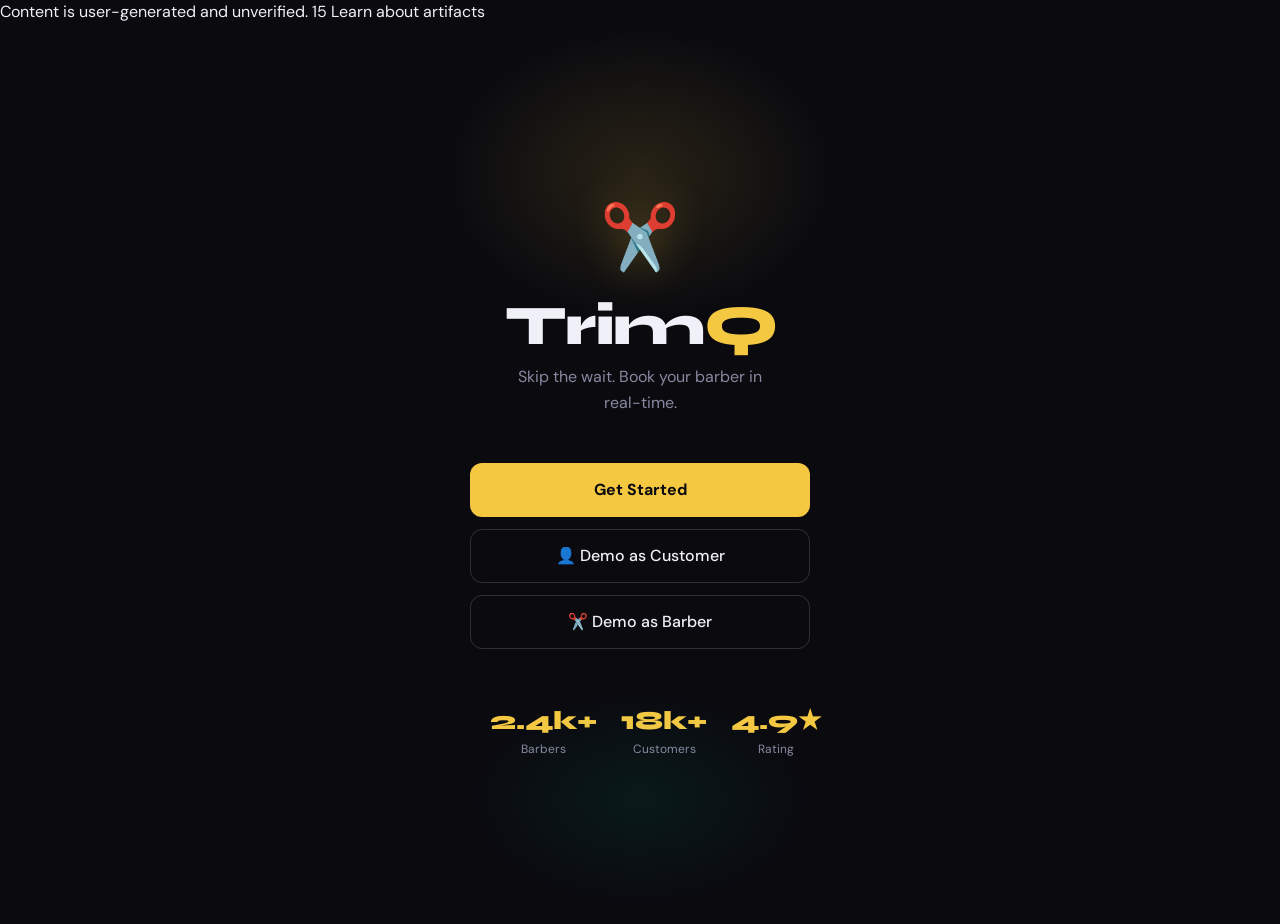
==== index.html @ 3979fe46 "Add files via upload" ====
Content is user-generated and unverified.


15
Learn about artifacts
<!DOCTYPE html>
<html lang="en">
<head>
<meta charset="UTF-8">
<meta name="viewport" content="width=device-width, initial-scale=1.0">
<title>TrimQ — Real-Time Barber Queue</title>
<link href="https://fonts.googleapis.com/css2?family=Syne:wght@400;500;600;700;800&family=DM+Sans:ital,opsz,wght@0,9..40,300;0,9..40,400;0,9..40,500;1,9..40,400&display=swap" rel="stylesheet">
<style>
  *{box-sizing:border-box;margin:0;padding:0;-webkit-tap-highlight-color:transparent}
  :root{
    --bg:#0a0a0f;--s1:#111118;--s2:#18181f;--s3:#1e1e28;--s4:#252530;
    --b1:#ffffff0d;--b2:#ffffff18;--b3:#ffffff28;--b4:#ffffff40;
    --gold:#f5c842;--gold2:#e8b820;--gdim:#f5c84222;--gbright:#ffd95a;
    --cyan:#00d4aa;--cdim:#00d4aa20;
    --pink:#ff6b9d;--pdim:#ff6b9d20;
    --txt:#f0f0f8;--txt2:#8888a0;--txt3:#44445a;
    --red:#ff4757;--rdim:#ff475720;
    --green:#2ed573;--gdim2:#2ed57320;
    --warn:#ffa502;
    --r:12px;--rl:18px;--rxl:24px;
  }
  html,body{height:100%;overflow:hidden;font-family:'DM Sans',sans-serif;background:var(--bg);color:var(--txt);font-size:16px;line-height:1.5}
  h1,h2,h3,.brand,.num{font-family:'Syne',sans-serif}

  /* SCREENS */
  #app{height:100vh;overflow:hidden;position:relative}
  .screen{display:none;height:100vh;flex-direction:column;overflow:hidden;position:absolute;inset:0;background:var(--bg)}
  .screen.active{display:flex}
  .scroll{flex:1;overflow-y:auto;overflow-x:hidden;-webkit-overflow-scrolling:touch}
  .scroll::-webkit-scrollbar{width:4px}
  .scroll::-webkit-scrollbar-track{background:transparent}
  .scroll::-webkit-scrollbar-thumb{background:var(--b3);border-radius:2px}
  .pad{padding:16px}
  .pad-b{padding-bottom:84px}

  /* NAV */
  .nav{display:flex;align-items:center;justify-content:space-between;padding:14px 18px;border-bottom:1px solid var(--b1);background:rgba(10,10,15,0.95);backdrop-filter:blur(12px);flex-shrink:0;position:relative;z-index:5}
  .nav-brand{font-size:22px;font-weight:800;letter-spacing:-0.5px;color:var(--gold)}
  .nav-brand span{color:var(--txt2)}
  .nav-back{background:none;border:none;color:var(--txt2);font-size:15px;cursor:pointer;padding:6px 0;font-family:'DM Sans',sans-serif;display:flex;align-items:center;gap:6px}

  /* BOTTOM TABS */
  .tabs{display:flex;border-top:1px solid var(--b1);background:rgba(10,10,15,0.98);flex-shrink:0;padding-bottom:env(safe-area-inset-bottom,0px)}
  .tab{flex:1;display:flex;flex-direction:column;align-items:center;gap:3px;padding:10px 4px;cursor:pointer;color:var(--txt2);font-size:11px;border:none;background:none;font-family:'DM Sans',sans-serif;transition:color .2s}
  .tab.on{color:var(--gold)}
  .tab-ico{font-size:20px;line-height:1}

  /* BUTTONS */
  .btn{display:inline-flex;align-items:center;justify-content:center;gap:8px;padding:13px 24px;border-radius:var(--r);border:none;cursor:pointer;font-family:'DM Sans',sans-serif;font-size:15px;font-weight:500;transition:all .18s;text-decoration:none;line-height:1;-webkit-appearance:none}
  .btn:active{transform:scale(0.97)}
  .btn-gold{background:var(--gold);color:#0a0a0f;font-weight:700;box-shadow:0 0 0 0 var(--gdim)}
  .btn-gold:hover{background:var(--gbright)}
  .btn-outline{background:transparent;color:var(--txt);border:1px solid var(--b3)}
  .btn-outline:hover{background:var(--s3);border-color:var(--gold)}
  .btn-red{background:var(--rdim);color:var(--red);border:1px solid #ff475730}
  .btn-green{background:var(--gdim2);color:var(--green);border:1px solid #2ed57330}
  .btn-ghost{background:none;border:none;color:var(--txt2);padding:6px 10px;font-size:14px;cursor:pointer;font-family:'DM Sans',sans-serif}
  .btn-sm{padding:7px 14px;font-size:13px;border-radius:9px}
  .btn-full{width:100%}

  /* INPUTS */
  .inp{background:var(--s3);border:1.5px solid var(--b2);border-radius:var(--r);color:var(--txt);padding:13px 16px;font-size:15px;font-family:'DM Sans',sans-serif;width:100%;outline:none;transition:border-color .2s;-webkit-appearance:none}
  .inp:focus{border-color:var(--gold)}
  .inp::placeholder{color:var(--txt3)}
  select.inp{cursor:pointer}
  label{font-size:13px;color:var(--txt2);margin-bottom:6px;display:block;font-weight:500}

  /* CARDS */
  .card{background:var(--s2);border:1px solid var(--b1);border-radius:var(--rl)}
  .card-p{padding:16px}
  .glass{background:rgba(255,255,255,0.04);border:1px solid var(--b2);border-radius:var(--rl)}

  /* TAGS */
  .tag{display:inline-flex;align-items:center;padding:4px 11px;border-radius:50px;font-size:12px;font-weight:500;white-space:nowrap}
  .tg{background:var(--gdim);color:var(--gold);border:1px solid var(--gdim)}
  .tgreen{background:var(--gdim2);color:var(--green)}
  .tred{background:var(--rdim);color:var(--red)}
  .tblue{background:#00d4ff18;color:#00d4ff}
  .tgray{background:var(--s3);border:1px solid var(--b2);color:var(--txt2)}

  /* STAT CARD */
  .stat{background:var(--s2);border:1px solid var(--b1);border-radius:var(--rl);padding:18px 14px}
  .stat-n{font-size:30px;font-weight:800;font-family:'Syne',sans-serif}
  .stat-l{font-size:12px;color:var(--txt2);margin-top:3px}

  /* OTP */
  .otp-wrap{display:flex;gap:10px;justify-content:center}
  .otp-box{width:56px;height:64px;text-align:center;font-size:26px;font-weight:700;font-family:'Syne',sans-serif;background:var(--s3);border:2px solid var(--b2);border-radius:var(--r);color:var(--txt);outline:none;transition:border-color .2s;-webkit-appearance:none}
  .otp-box:focus{border-color:var(--gold)}

  /* QUEUE ITEMS */
  .qi{display:flex;align-items:center;gap:12px;padding:14px;background:var(--s2);border:1px solid var(--b1);border-radius:var(--r);margin-bottom:8px;transition:all .25s}
  .qi.cur{border-color:var(--gold);background:var(--gdim)}
  .qi.nxt{border-color:var(--cyan);background:var(--cdim)}
  .qi-num{font-family:'Syne',sans-serif;font-size:18px;font-weight:800;min-width:44px;height:44px;display:flex;align-items:center;justify-content:center;border-radius:10px}

  /* SERVICE CHIP */
  .svc-chip{background:var(--s3);border:1.5px solid var(--b2);border-radius:var(--r);padding:12px;cursor:pointer;transition:all .2s;text-align:center}
  .svc-chip.sel{background:var(--gdim);border-color:var(--gold)}
  .svc-price{color:var(--gold);font-weight:600;font-size:13px;margin-top:2px}

  /* SHOP CARD */
  .shop-card{background:var(--s2);border:1px solid var(--b1);border-radius:var(--rl);padding:16px;margin-bottom:12px;cursor:pointer;transition:all .2s}
  .shop-card:hover{border-color:var(--b3);transform:translateY(-1px)}
  .shop-card:active{transform:scale(0.99)}

  /* MODAL */
  .overlay{display:none;position:fixed;inset:0;background:rgba(0,0,0,.75);z-index:100;align-items:center;justify-content:center;padding:20px}
  .overlay.open{display:flex}
  .modal{background:var(--s1);border:1px solid var(--b2);border-radius:var(--rxl);padding:24px;width:100%;max-width:400px;max-height:88vh;overflow-y:auto;animation:slideUp .25s ease}

  /* TOAST */
  #toast{position:fixed;bottom:90px;left:50%;transform:translateX(-50%);background:var(--s1);border:1px solid var(--b3);border-radius:var(--r);padding:12px 20px;display:flex;align-items:center;gap:10px;font-size:14px;z-index:200;opacity:0;transition:opacity .25s;pointer-events:none;white-space:nowrap;box-shadow:0 8px 32px #0008}
  #toast.show{opacity:1}

  /* PROGRESS BAR */
  .pbar{height:6px;background:var(--s3);border-radius:3px;overflow:hidden;margin-top:8px}
  .pfill{height:100%;background:var(--gold);border-radius:3px;transition:width 1.2s ease}

  /* ANIMATIONS */
  @keyframes slideUp{from{transform:translateY(24px);opacity:0}to{transform:translateY(0);opacity:1}}
  @keyframes pulse{0%,100%{opacity:1}50%{opacity:.45}}
  @keyframes spin{to{transform:rotate(360deg)}}
  @keyframes fadeIn{from{opacity:0}to{opacity:1}}
  .pulse{animation:pulse 2s infinite}
  .fadein{animation:fadeIn .3s ease}

  /* AVATAR */
  .av{border-radius:50%;display:flex;align-items:center;justify-content:center;font-family:'Syne',sans-serif;font-weight:800;flex-shrink:0}

  /* HERO GLOW */
  .glow-gold{position:absolute;top:0;left:50%;transform:translateX(-50%);width:400px;height:300px;background:radial-gradient(ellipse,rgba(245,200,66,.13) 0%,transparent 70%);pointer-events:none}
  .glow-cyan{position:absolute;bottom:0;left:50%;transform:translateX(-50%);width:400px;height:250px;background:radial-gradient(ellipse,rgba(0,212,170,.08) 0%,transparent 60%);pointer-events:none}

  /* STARS */
  .stars{display:flex;gap:2px;color:var(--gold);font-size:14px}

  /* DIVIDER */
  .div{height:1px;background:var(--b1);margin:16px 0}

  /* PROFILE ROWS */
  .prow{display:flex;align-items:center;gap:12px;padding:14px;background:var(--s2);border:1px solid var(--b1);border-radius:var(--r);margin-bottom:8px}
  .prow-ico{font-size:20px;width:36px;text-align:center}
  .prow-val{font-weight:500;font-size:14px}
  .prow-lab{font-size:12px;color:var(--txt2)}

  /* ANALYTICS BAR */
  .abar-wrap{display:flex;align-items:flex-end;gap:5px;height:80px}
  .abar{flex:1;border-radius:4px 4px 0 0;background:var(--gold);transition:height 1.2s ease;opacity:.65;min-height:4px}
  .abar.hi{opacity:1}
  .abar-label{font-size:10px;color:var(--txt2);text-align:center;margin-top:4px}

  /* NOTIFICATION BANNER */
  .notif{background:linear-gradient(135deg,var(--gdim) 0%,rgba(0,212,170,.12) 100%);border:1px solid var(--gold);border-radius:var(--r);padding:12px 16px;display:flex;align-items:center;gap:10px;margin-bottom:12px;animation:slideUp .3s ease}

  /* LOADING SPINNER */
  .spinner{width:20px;height:20px;border:2px solid var(--b2);border-top-color:var(--gold);border-radius:50%;animation:spin .7s linear infinite;display:inline-block}

  /* RATING STARS interactive */
  .star-btn{background:none;border:none;cursor:pointer;font-size:28px;padding:4px;transition:transform .15s}
  .star-btn:hover{transform:scale(1.2)}

  @media(max-width:380px){
    .otp-box{width:48px;height:56px;font-size:22px}
    .stat-n{font-size:24px}
  }
</style>
</head>
<body>
<div id="app">

<!-- ═══════════════ LANDING ═══════════════ -->
<div class="screen active" id="s-land">
  <div class="scroll" style="display:flex;flex-direction:column;align-items:center;justify-content:center;min-height:100%;padding:40px 24px;text-align:center;position:relative;overflow:hidden">
    <div class="glow-gold"></div>
    <div class="glow-cyan"></div>
    <div style="font-size:64px;margin-bottom:12px;filter:drop-shadow(0 0 20px rgba(245,200,66,.3))">✂️</div>
    <div style="font-size:56px;font-weight:800;letter-spacing:-2px;line-height:1;margin-bottom:10px;font-family:'Syne',sans-serif">Trim<span style="color:var(--gold)">Q</span></div>
    <p style="color:var(--txt2);font-size:16px;max-width:260px;line-height:1.6;margin-bottom:48px">Skip the wait. Book your barber in real-time.</p>
    <div style="width:100%;max-width:340px;display:flex;flex-direction:column;gap:12px">
      <button class="btn btn-gold btn-full" style="height:54px;font-size:16px" onclick="go('s-auth')">Get Started</button>
      <button class="btn btn-outline btn-full" style="height:54px;font-size:16px" onclick="demoAs('customer')">👤 Demo as Customer</button>
      <button class="btn btn-outline btn-full" style="height:54px;font-size:16px" onclick="demoAs('barber')">✂️ Demo as Barber</button>
    </div>
    <div style="margin-top:52px;display:grid;grid-template-columns:1fr 1fr 1fr;gap:24px;width:100%;max-width:300px">
      <div><div style="font-size:26px;font-weight:800;color:var(--gold);font-family:'Syne',sans-serif">2.4k+</div><div style="font-size:12px;color:var(--txt2)">Barbers</div></div>
      <div><div style="font-size:26px;font-weight:800;color:var(--gold);font-family:'Syne',sans-serif">18k+</div><div style="font-size:12px;color:var(--txt2)">Customers</div></div>
      <div><div style="font-size:26px;font-weight:800;color:var(--gold);font-family:'Syne',sans-serif">4.9★</div><div style="font-size:12px;color:var(--txt2)">Rating</div></div>
    </div>
  </div>
</div>

<!-- ═══════════════ AUTH ═══════════════ -->
<div class="screen" id="s-auth">
  <div class="nav"><button class="nav-back" onclick="go('s-land')">← Back</button><span></span><span></span></div>
  <div class="scroll" style="display:flex;flex-direction:column;justify-content:center;padding:32px 24px">
    <div style="max-width:360px;width:100%;margin:0 auto">
      <div id="auth-p1">
        <div style="font-size:28px;font-weight:800;font-family:'Syne',sans-serif;margin-bottom:8px">Enter your phone</div>
        <p style="color:var(--txt2);margin-bottom:32px;font-size:14px">We'll send a one-time verification code</p>
        <label>Phone Number</label>
        <div style="display:flex;gap:8px;margin-bottom:24px">
          <select class="inp" style="width:88px">
            <option>+91</option><option>+1</option><option>+44</option><option>+971</option>
          </select>
          <input class="inp" id="ph" type="tel" placeholder="98765 43210" style="flex:1">
        </div>
        <button class="btn btn-gold btn-full" style="height:52px" onclick="sendOtp()">Send OTP</button>
      </div>
      <div id="auth-p2" style="display:none">
        <div style="font-size:28px;font-weight:800;font-family:'Syne',sans-serif;margin-bottom:8px">Verify OTP</div>
        <p style="color:var(--txt2);margin-bottom:8px;font-size:14px">Code sent to <strong id="ph-show" style="color:var(--txt)"></strong></p>
        <div style="background:var(--gdim);border:1px solid var(--gold);border-radius:var(--r);padding:10px 14px;font-size:13px;color:var(--gold);margin-bottom:24px">Use code <strong>1234</strong> to continue</div>
        <div class="otp-wrap" id="otp-row">
          <input class="otp-box" maxlength="1" id="o0" oninput="otpFwd(this,0)" onkeydown="otpBack(this,0,event)">
          <input class="otp-box" maxlength="1" id="o1" oninput="otpFwd(this,1)" onkeydown="otpBack(this,1,event)">
          <input class="otp-box" maxlength="1" id="o2" oninput="otpFwd(this,2)" onkeydown="otpBack(this,2,event)">
          <input class="otp-box" maxlength="1" id="o3" oninput="otpFwd(this,3)" onkeydown="otpBack(this,3,event)">
        </div>
        <button class="btn btn-gold btn-full" style="height:52px;margin-top:24px" onclick="verifyOtp()">Verify &amp; Continue</button>
        <button class="btn btn-ghost btn-full" style="margin-top:8px" onclick="showEl('auth-p1');hideEl('auth-p2')">← Change Number</button>
      </div>
    </div>
  </div>
</div>

<!-- ═══════════════ ROLE ═══════════════ -->
<div class="screen" id="s-role">
  <div class="nav"><button class="nav-back" onclick="go('s-auth')">← Back</button><span></span><span></span></div>
  <div class="scroll" style="display:flex;flex-direction:column;justify-content:center;padding:32px 24px">
    <div style="max-width:360px;width:100%;margin:0 auto">
      <div style="font-size:28px;font-weight:800;font-family:'Syne',sans-serif;margin-bottom:6px">Who are you?</div>
      <p style="color:var(--txt2);margin-bottom:36px;font-size:14px">Choose how you'd like to use TrimQ</p>
      <div style="display:flex;flex-direction:column;gap:14px">
        <div class="glass" style="padding:24px;cursor:pointer;transition:all .2s;border:2px solid transparent" onclick="demoAs('customer')" onmouseenter="this.style.borderColor='var(--gold)'" onmouseleave="this.style.borderColor='transparent'">
          <div style="font-size:44px;margin-bottom:10px">👤</div>
          <div style="font-size:20px;font-weight:700;font-family:'Syne',sans-serif;margin-bottom:6px">Customer</div>
          <p style="color:var(--txt2);font-size:14px;line-height:1.5">Find nearby barbers, join queues remotely, and track your turn live.</p>
        </div>
        <div class="glass" style="padding:24px;cursor:pointer;transition:all .2s;border:2px solid transparent" onclick="demoAs('barber')" onmouseenter="this.style.borderColor='var(--cyan)'" onmouseleave="this.style.borderColor='transparent'">
          <div style="font-size:44px;margin-bottom:10px">✂️</div>
          <div style="font-size:20px;font-weight:700;font-family:'Syne',sans-serif;margin-bottom:6px">Barber / Shop Owner</div>
          <p style="color:var(--txt2);font-size:14px;line-height:1.5">Manage your live queue, track customers, and grow your business.</p>
        </div>
      </div>
    </div>
  </div>
</div>

<!-- ═══════════════ CUSTOMER DASHBOARD ═══════════════ -->
<div class="screen" id="s-cust">
  <div class="nav">
    <div class="nav-brand">Trim<span>Q</span></div>
    <div style="display:flex;align-items:center;gap:10px">
      <span style="font-size:13px;color:var(--txt2)">📍 Lucknow</span>
      <div class="av" style="width:36px;height:36px;background:var(--gdim);border:2px solid var(--gold);color:var(--gold);font-size:14px;cursor:pointer" onclick="openProfile()">A</div>
    </div>
  </div>
  <div class="scroll pad pad-b" id="cust-home">
    <div style="padding:8px 0 18px">
      <div style="font-size:22px;font-weight:800;font-family:'Syne',sans-serif;margin-bottom:2px">Find a Barber 🔍</div>
      <div style="color:var(--txt2);font-size:13px">Showing shops near Hazratganj</div>
    </div>
    <input class="inp" placeholder="Search barber shops..." style="margin-bottom:16px">
    <div style="display:flex;gap:8px;overflow-x:auto;padding-bottom:4px;margin-bottom:18px">
      <span class="tag tg" style="cursor:pointer">All</span>
      <span class="tag tgray" style="cursor:pointer">⭐ Top Rated</span>
      <span class="tag tgray" style="cursor:pointer">📍 Nearby</span>
      <span class="tag tgray" style="cursor:pointer">⚡ Open Now</span>
    </div>
    <div id="shop-list"></div>
  </div>
  <div class="scroll pad pad-b fadein" id="cust-queue" style="display:none">
    <div style="font-size:22px;font-weight:800;font-family:'Syne',sans-serif;padding:8px 0 18px">My Queue Status</div>
    <div id="my-q"></div>
  </div>
  <div class="tabs" id="c-tabs">
    <button class="tab on" onclick="cTab('home',this)"><span class="tab-ico">🏠</span>Home</button>
    <button class="tab" onclick="cTab('queue',this)"><span class="tab-ico">🎫</span>My Queue</button>
    <button class="tab" onclick="openProfile()"><span class="tab-ico">👤</span>Profile</button>
  </div>
</div>

<!-- ═══════════════ SHOP DETAIL ═══════════════ -->
<div class="screen" id="s-shop">
  <div class="nav">
    <button class="nav-back" onclick="go('s-cust')">← Back</button>
    <div id="sh-title" style="font-weight:700;font-size:15px;font-family:'Syne',sans-serif"></div>
    <span></span>
  </div>
  <div class="scroll pad pad-b" id="sh-body"></div>
</div>

<!-- ═══════════════ BARBER DASHBOARD ═══════════════ -->
<div class="screen" id="s-barb">
  <div class="nav">
    <div class="nav-brand">Trim<span>Q</span> <span style="font-size:12px;font-weight:400;color:var(--txt2)">Pro</span></div>
    <div style="display:flex;align-items:center;gap:10px">
      <span id="shop-status" class="tag tgreen pulse" style="cursor:pointer" onclick="toggleShop()">● Open</span>
      <div class="av" style="width:36px;height:36px;background:var(--cdim);border:2px solid var(--cyan);color:var(--cyan);font-size:14px;cursor:pointer" onclick="openProfile()">R</div>
    </div>
  </div>
  <div class="scroll pad pad-b" id="b-queue-tab">
    <div style="display:grid;grid-template-columns:1fr 1fr;gap:10px;margin-bottom:20px">
      <div class="stat"><div style="font-size:20px;margin-bottom:4px">👥</div><div class="stat-n" style="color:var(--gold)" id="b-inq">6</div><div class="stat-l">In Queue</div></div>
      <div class="stat"><div style="font-size:20px;margin-bottom:4px">✅</div><div class="stat-n" style="color:var(--green)" id="b-done">8</div><div class="stat-l">Done Today</div></div>
      <div class="stat"><div style="font-size:20px;margin-bottom:4px">💰</div><div class="stat-n" style="font-size:20px;color:var(--gold)" id="b-earn">₹1,840</div><div class="stat-l">Today's Earnings</div><div class="pbar"><div class="pfill" style="width:61%"></div></div></div>
      <div class="stat"><div style="font-size:20px;margin-bottom:4px">⏱️</div><div class="stat-n" id="b-wait">28</div><div class="stat-l">Avg Wait (min)</div></div>
    </div>
    <div style="font-size:18px;font-weight:700;font-family:'Syne',sans-serif;margin-bottom:14px">Live Queue</div>
    <div id="b-qlist"></div>
    <button class="btn btn-outline btn-full" style="margin-top:4px" onclick="addDemoCustomer()">+ Add Walk-in Customer</button>
  </div>
  <div class="scroll pad pad-b" id="b-svc-tab" style="display:none">
    <div style="font-size:20px;font-weight:800;font-family:'Syne',sans-serif;margin-bottom:18px">Services</div>
    <div id="b-svclist"></div>
    <button class="btn btn-outline btn-full" style="margin-top:12px" onclick="openModal('m-svc')">+ Add Service</button>
  </div>
  <div class="scroll pad pad-b" id="b-analytics-tab" style="display:none">
    <div style="font-size:20px;font-weight:800;font-family:'Syne',sans-serif;margin-bottom:18px">Analytics</div>
    <div id="b-analytics"></div>
  </div>
  <div class="tabs" id="b-tabs">
    <button class="tab on" onclick="bTab('queue',this)"><span class="tab-ico">📋</span>Queue</button>
    <button class="tab" onclick="bTab('svc',this)"><span class="tab-ico">✂️</span>Services</button>
    <button class="tab" onclick="bTab('analytics',this)"><span class="tab-ico">📊</span>Analytics</button>
    <button class="tab" onclick="openProfile()"><span class="tab-ico">👤</span>Profile</button>
  </div>
</div>

<!-- ═══════════════ PROFILE ═══════════════ -->
<div class="screen" id="s-prof">
  <div class="nav">
    <button class="nav-back" onclick="go(S.prev)">← Back</button>
    <div style="font-weight:700;font-family:'Syne',sans-serif">Profile</div>
    <span></span>
  </div>
  <div class="scroll pad" id="prof-body"></div>
</div>

<!-- ═══════════════ MODALS ═══════════════ -->

<!-- Join Queue -->
<div class="overlay" id="m-join">
  <div class="modal">
    <div style="font-size:20px;font-weight:800;font-family:'Syne',sans-serif;margin-bottom:18px">Join Queue</div>
    <label style="margin-bottom:10px">Select a Service</label>
    <div style="display:grid;grid-template-columns:1fr 1fr;gap:8px;margin-bottom:18px" id="m-svcs"></div>
    <div style="background:var(--s2);border-radius:var(--r);padding:16px;margin-bottom:18px">
      <div style="display:flex;justify-content:space-between;align-items:center;margin-bottom:8px">
        <span style="color:var(--txt2);font-size:14px">Your token number</span>
        <span class="tag tg" id="m-tok">#7</span>
      </div>
      <div style="display:flex;justify-content:space-between;align-items:center">
        <span style="color:var(--txt2);font-size:14px">Est. waiting time</span>
        <span style="color:var(--gold);font-weight:600" id="m-wait">~28 min</span>
      </div>
    </div>
    <div style="display:flex;gap:10px">
      <button class="btn btn-outline" style="flex:1" onclick="closeModal('m-join')">Cancel</button>
      <button class="btn btn-gold" style="flex:1" onclick="confirmJoin()">Confirm & Join ✓</button>
    </div>
  </div>
</div>

<!-- Success -->
<div class="overlay" id="m-ok">
  <div class="modal" style="text-align:center">
    <div style="font-size:60px;margin-bottom:12px">🎉</div>
    <div style="font-size:24px;font-weight:800;font-family:'Syne',sans-serif;margin-bottom:6px">You're in the Queue!</div>
    <p style="color:var(--txt2);font-size:14px;margin-bottom:22px" id="ok-sub">Token #7 · ~28 min wait</p>
    <div style="background:var(--gdim);border:2px solid var(--gold);border-radius:var(--rl);padding:24px;margin-bottom:20px">
      <div style="font-size:12px;color:var(--txt2);margin-bottom:4px">Your Token</div>
      <div style="font-size:76px;font-weight:800;font-family:'Syne',sans-serif;color:var(--gold);line-height:1" id="ok-tok">7</div>
      <div style="font-size:14px;color:var(--txt2);margin-top:6px" id="ok-svc">Hair Cut</div>
    </div>
    <p style="font-size:13px;color:var(--txt2);margin-bottom:20px">We'll notify you when your turn is near. Feel free to step out!</p>
    <button class="btn btn-gold btn-full" onclick="closeModal('m-ok');cTab('queue',null)">View My Queue Status →</button>
  </div>
</div>

<!-- Add Service -->
<div class="overlay" id="m-svc">
  <div class="modal">
    <div style="font-size:20px;font-weight:800;font-family:'Syne',sans-serif;margin-bottom:18px">Add Service</div>
    <div style="display:flex;flex-direction:column;gap:14px;margin-bottom:20px">
      <div><label>Service Name</label><input class="inp" id="sn" placeholder="e.g. Hair Cut"></div>
      <div><label>Price (₹)</label><input class="inp" id="sp" type="number" placeholder="250" min="0"></div>
      <div><label>Duration (minutes)</label><input class="inp" id="sd" type="number" placeholder="20" min="5"></div>
      <div><label>Emoji Icon</label><input class="inp" id="se" placeholder="💇" maxlength="2" value="💇"></div>
    </div>
    <div style="display:flex;gap:10px">
      <button class="btn btn-outline" style="flex:1" onclick="closeModal('m-svc')">Cancel</button>
      <button class="btn btn-gold" style="flex:1" onclick="addSvc()">Add Service</button>
    </div>
  </div>
</div>

<!-- Rate Shop -->
<div class="overlay" id="m-rate">
  <div class="modal" style="text-align:center">
    <div style="font-size:20px;font-weight:800;font-family:'Syne',sans-serif;margin-bottom:6px">Rate Your Experience</div>
    <p style="color:var(--txt2);font-size:14px;margin-bottom:20px" id="rate-shop-name">Royal Cuts</p>
    <div style="display:flex;justify-content:center;gap:4px;margin-bottom:16px" id="star-row">
      <button class="star-btn" onclick="setStar(1)">☆</button>
      <button class="star-btn" onclick="setStar(2)">☆</button>
      <button class="star-btn" onclick="setStar(3)">☆</button>
      <button class="star-btn" onclick="setStar(4)">☆</button>
      <button class="star-btn" onclick="setStar(5)">☆</button>
    </div>
    <textarea class="inp" id="rate-txt" rows="3" placeholder="Share your experience (optional)" style="resize:none;margin-bottom:16px"></textarea>
    <div style="display:flex;gap:10px">
      <button class="btn btn-outline" style="flex:1" onclick="closeModal('m-rate')">Skip</button>
      <button class="btn btn-gold" style="flex:1" onclick="submitRating()">Submit Rating</button>
    </div>
  </div>
</div>

<!-- Toast -->
<div id="toast"><span id="t-ico">✅</span><span id="t-msg">Done</span></div>

<script>
// ═══════ STATE ═══════
const S={
  role:null,prev:'s-land',rating:0,shopOpen:true,
  inQueue:false,myTok:7,mySvc:'Hair Cut',myShopId:0,
  selectedSvc:0,selectedShop:null,
  services:[
    {id:1,name:'Hair Cut',price:250,dur:20,ico:'💇'},
    {id:2,name:'Beard Trim',price:150,dur:15,ico:'🧔'},
    {id:3,name:'Hair Color',price:800,dur:60,ico:'🎨'},
    {id:4,name:'Facial',price:600,dur:45,ico:'✨'},
    {id:5,name:'Hair Spa',price:1200,dur:90,ico:'💆'},
  ],
  shops:[
    {id:0,name:'Royal Cuts',owner:'Rahul Sharma',rating:4.8,rev:234,addr:'Hazratganj, Lucknow',cur:3,q:6,wait:28,open:true,clr:'#f5c842',ico:'👑',svcs:[0,1,2,3]},
    {id:1,name:'The Blade Room',owner:'Amit Singh',rating:4.6,rev:189,addr:'Gomtinagar, Lucknow',cur:7,q:4,wait:18,open:true,clr:'#00d4aa',ico:'⚔️',svcs:[0,1,4]},
    {id:2,name:'Style Studio',owner:'Priya Verma',rating:4.9,rev:312,addr:'Alambagh, Lucknow',cur:12,q:2,wait:8,open:true,clr:'#ff6b9d',ico:'💎',svcs:[0,1,2,3,4]},
    {id:3,name:'Classic Barber',owner:'Suresh Kumar',rating:4.4,rev:98,addr:'Chowk, Lucknow',cur:5,q:8,wait:36,open:false,clr:'#a29bfe',ico:'🪒',svcs:[0,1]},
  ],
  bq:[
    {tok:3,name:'Rajesh K.',svc:'Hair Cut',dur:20,st:'cur',eta:0},
    {tok:4,name:'Amit S.',svc:'Beard Trim',dur:15,st:'nxt',eta:20},
    {tok:5,name:'Priya M.',svc:'Hair Color',dur:60,st:'wait',eta:35},
    {tok:6,name:'Suresh P.',svc:'Hair Cut',dur:20,st:'wait',eta:95},
    {tok:7,name:'Anuj T.',svc:'Hair Spa',dur:90,st:'wait',eta:115},
    {tok:8,name:'Deepa R.',svc:'Facial',dur:45,st:'wait',eta:205},
  ],
  earn:1840,doneCnt:8
};

// ═══════ NAV ═══════
function go(id){
  const cur=document.querySelector('.screen.active');
  if(cur)S.prev=cur.id;
  document.querySelectorAll('.screen').forEach(s=>s.classList.remove('active'));
  document.getElementById(id).classList.add('active');
  if(id==='s-cust'){renderShops();renderMyQ()}
  if(id==='s-barb'){renderBQ();renderSvcs();renderAnalytics()}
  if(id==='s-prof')renderProfile()
}
function demoAs(r){S.role=r;go(r==='customer'?'s-cust':'s-barb')}
function openProfile(){go('s-prof')}

// ═══════ HELPERS ═══════
function showEl(id){document.getElementById(id).style.display='block'}
function hideEl(id){document.getElementById(id).style.display='none'}
function openModal(id){document.getElementById(id).classList.add('open')}
function closeModal(id){document.getElementById(id).classList.remove('open')}
let tTimer;
function toast(ico,msg){
  document.getElementById('t-ico').textContent=ico;
  document.getElementById('t-msg').textContent=msg;
  const el=document.getElementById('toast');
  el.classList.add('show');
  clearTimeout(tTimer);
  tTimer=setTimeout(()=>el.classList.remove('show'),3000);
}

// ═══════ AUTH ═══════
function sendOtp(){
  const v=document.getElementById('ph').value.trim();
  if(!v){toast('⚠️','Please enter your phone number');return}
  document.getElementById('ph-show').textContent='+91 '+v;
  hideEl('auth-p1');showEl('auth-p2');
  toast('📱','OTP sent! Use code 1234');
  setTimeout(()=>document.getElementById('o0').focus(),100);
}
function otpFwd(el,i){if(el.value.length===1&&i<3)document.getElementById('o'+(i+1)).focus()}
function otpBack(el,i,e){if(e.key==='Backspace'&&!el.value&&i>0)document.getElementById('o'+(i-1)).focus()}
function verifyOtp(){
  const code=[0,1,2,3].map(i=>document.getElementById('o'+i).value).join('');
  if(code==='1234'){toast('✅','Verified! Welcome to TrimQ');go('s-role')}
  else{toast('❌','Wrong OTP. Hint: use 1234');[0,1,2,3].forEach(i=>document.getElementById('o'+i).value='');document.getElementById('o0').focus()}
}

// ═══════ CUSTOMER ═══════
function renderShops(){
  document.getElementById('shop-list').innerHTML=S.shops.map(s=>`
    <div class="shop-card" onclick="openShop(${s.id})">
      <div style="display:flex;align-items:center;gap:12px;margin-bottom:12px">
        <div style="width:48px;height:48px;border-radius:12px;background:${s.clr}20;display:flex;align-items:center;justify-content:center;font-size:24px;flex-shrink:0">${s.ico}</div>
        <div style="flex:1;min-width:0">
          <div style="font-weight:700;font-size:15px;font-family:'Syne',sans-serif;white-space:nowrap;overflow:hidden;text-overflow:ellipsis">${s.name}</div>
          <div style="font-size:12px;color:var(--txt2)">${s.addr}</div>
        </div>
        <span class="tag ${s.open?'tgreen':'tred'}" style="flex-shrink:0">${s.open?'Open':'Closed'}</span>
      </div>
      <div style="display:flex;flex-wrap:wrap;gap:6px;margin-bottom:12px">
        <span class="tag tgray">⭐ ${s.rating} (${s.rev})</span>
        <span class="tag tgray">🎫 Queue: ${s.q}</span>
        <span class="tag tgray">⏱ ~${s.wait} min</span>
      </div>
      <div style="display:flex;justify-content:space-between;align-items:center">
        <div style="font-size:13px;color:var(--txt2)">Serving: <strong style="color:var(--gold)">#${s.cur}</strong></div>
        <div style="font-size:13px;color:var(--gold);font-weight:500">View & Join →</div>
      </div>
    </div>
  `).join('');
}

function openShop(id){
  S.selectedShop=id;
  const s=S.shops[id];
  document.getElementById('sh-title').textContent=s.name;
  const inQ=S.inQueue&&S.myShopId===id;
  document.getElementById('sh-body').innerHTML=`
    <div style="background:${s.clr}12;border:1px solid ${s.clr}30;border-radius:var(--rl);padding:20px;margin-bottom:18px;text-align:center">
      <div style="font-size:52px;margin-bottom:8px">${s.ico}</div>
      <div style="font-size:24px;font-weight:800;font-family:'Syne',sans-serif;margin-bottom:6px">${s.name}</div>
      <div style="color:var(--txt2);font-size:13px;margin-bottom:10px">${s.addr} · ${s.owner}</div>
      <div style="display:flex;justify-content:center;gap:8px;flex-wrap:wrap">
        <span class="tag" style="background:rgba(0,0,0,.3);border:1px solid ${s.clr}40;color:${s.clr}">⭐ ${s.rating} · ${s.rev} reviews</span>
        <span class="tag ${s.open?'tgreen':'tred'}">${s.open?'● Open':'● Closed'}</span>
      </div>
    </div>
    <div style="display:grid;grid-template-columns:1fr 1fr 1fr;gap:8px;margin-bottom:18px">
      <div class="stat" style="text-align:center;padding:14px 8px"><div class="stat-n" style="color:var(--gold);font-size:26px">#${s.cur}</div><div class="stat-l">Serving Now</div></div>
      <div class="stat" style="text-align:center;padding:14px 8px"><div class="stat-n" style="font-size:26px">${s.q}</div><div class="stat-l">In Queue</div></div>
      <div class="stat" style="text-align:center;padding:14px 8px"><div class="stat-n" style="color:var(--cyan);font-size:26px">${s.wait}</div><div class="stat-l">Min Wait</div></div>
    </div>
    <div style="font-size:17px;font-weight:700;font-family:'Syne',sans-serif;margin-bottom:12px">Services Offered</div>
    <div style="display:grid;grid-template-columns:1fr 1fr;gap:8px;margin-bottom:20px">
      ${s.svcs.map(si=>{const sv=S.services[si];return`
        <div class="card card-p" style="display:flex;align-items:center;gap:10px">
          <span style="font-size:24px">${sv.ico}</span>
          <div><div style="font-weight:500;font-size:14px">${sv.name}</div><div style="color:var(--gold);font-weight:600;font-size:14px">₹${sv.price}</div><div style="color:var(--txt2);font-size:12px">~${sv.dur} min</div></div>
        </div>`}).join('')}
    </div>
    <div style="font-size:17px;font-weight:700;font-family:'Syne',sans-serif;margin-bottom:12px">Live Queue Preview</div>
    ${S.bq.slice(0,5).map(q=>`
      <div class="qi ${q.st==='cur'?'cur':q.st==='nxt'?'nxt':''}">
        <div class="qi-num" style="background:${q.st==='cur'?'var(--gdim)':q.st==='nxt'?'var(--cdim)':'var(--s3)'};color:${q.st==='cur'?'var(--gold)':q.st==='nxt'?'var(--cyan)':'var(--txt2)'}">${q.tok}</div>
        <div style="flex:1"><div style="font-size:14px;font-weight:500">${q.st==='cur'?q.name:'Customer '+q.tok}</div><div style="font-size:12px;color:var(--txt2)">${q.svc}</div></div>
        <div>${q.st==='cur'?'<span class="tag tg pulse">Now</span>':q.st==='nxt'?'<span class="tag tgreen">Next</span>':'<span style="font-size:12px;color:var(--txt2)">~'+q.eta+' min</span>'}</div>
      </div>`).join('')}
    ${inQ?`
      <div style="background:var(--gdim);border:2px solid var(--gold);border-radius:var(--rl);padding:20px;margin-top:16px;text-align:center">
        <div style="font-size:12px;color:var(--txt2);margin-bottom:4px">You're in queue!</div>
        <div style="font-size:60px;font-weight:800;font-family:'Syne',sans-serif;color:var(--gold);line-height:1">#${S.myTok}</div>
        <div style="font-size:13px;color:var(--txt2);margin-top:4px">${S.mySvc}</div>
        <div style="display:flex;gap:8px;justify-content:center;margin-top:12px">
          <button class="btn btn-red btn-sm" onclick="leaveQ()">Leave Queue</button>
          <button class="btn btn-outline btn-sm" onclick="openModal('m-rate');document.getElementById('rate-shop-name').textContent='${s.name}'">Rate Shop ⭐</button>
        </div>
      </div>`:`
      <button class="btn ${s.open?'btn-gold':'btn-outline'} btn-full" style="height:52px;font-size:16px;margin-top:16px" onclick="${s.open?"openJoinModal()":'toast(\"⛔\",\"This shop is currently closed\")'}">
        ${s.open?'Join Queue →':'Shop is Closed'}
      </button>`}
    <div style="height:24px"></div>`;
  go('s-shop');
  if(s.open)buildJoinModal();
}

function buildJoinModal(){
  const s=S.shops[S.selectedShop];
  S.selectedSvc=0;
  document.getElementById('m-svcs').innerHTML=s.svcs.map((si,i)=>{const sv=S.services[si];return`
    <div class="svc-chip ${i===0?'sel':''}" onclick="pickSvc(${i})">
      <div style="font-size:24px">${sv.ico}</div>
      <div style="font-size:13px;font-weight:500;margin-top:4px">${sv.name}</div>
      <div class="svc-price">₹${sv.price}</div>
    </div>`}).join('');
  updateJoinInfo();
}
function pickSvc(i){
  S.selectedSvc=i;
  document.querySelectorAll('.svc-chip').forEach((c,idx)=>c.classList.toggle('sel',idx===i));
  updateJoinInfo();
}
function updateJoinInfo(){
  const s=S.shops[S.selectedShop];
  document.getElementById('m-tok').textContent='#'+(s.q+1);
  document.getElementById('m-wait').textContent='~'+s.wait+' min';
}
function openJoinModal(){buildJoinModal();openModal('m-join')}
function confirmJoin(){
  const s=S.shops[S.selectedShop];
  const svcIdx=s.svcs[S.selectedSvc];
  S.inQueue=true;S.myTok=s.q+1;S.mySvc=S.services[svcIdx].name;S.myShopId=S.selectedShop;
  s.q++;closeModal('m-join');
  document.getElementById('ok-tok').textContent=S.myTok;
  document.getElementById('ok-sub').textContent='Token #'+S.myTok+' · ~'+s.wait+' min wait';
  document.getElementById('ok-svc').textContent=S.mySvc;
  openModal('m-ok');
  setTimeout(()=>toast('🔔','Heads up! 2 people ahead of you in queue'),12000);
}
function leaveQ(){
  S.inQueue=false;toast('👋','You left the queue');
  if(S.selectedShop!==null)openShop(S.selectedShop);
}

function renderMyQ(){
  const el=document.getElementById('my-q');
  if(!el)return;
  if(!S.inQueue){
    el.innerHTML=`<div style="text-align:center;padding:60px 20px"><div style="font-size:52px;margin-bottom:12px">🎫</div><div style="font-size:20px;font-weight:700;font-family:'Syne',sans-serif;margin-bottom:8px">No Active Queue</div><p style="color:var(--txt2);font-size:14px;margin-bottom:20px">Browse nearby shops and join a queue!</p><button class="btn btn-gold" onclick="cTab('home',null)">Find Barbers →</button></div>`;
    return;
  }
  const s=S.shops[S.myShopId];
  const ahead=Math.max(0,S.myTok-s.cur);
  const prog=Math.max(5,Math.round(100-ahead*15));
  el.innerHTML=`
    ${ahead<=2?`<div class="notif"><span style="font-size:20px">🔔</span><div><div style="font-weight:500;font-size:14px">Almost your turn!</div><div style="font-size:12px;color:var(--txt2)">${ahead} customer${ahead!==1?'s':''} ahead of you</div></div></div>`:''}
    <div style="background:var(--gdim);border:2px solid var(--gold);border-radius:var(--rxl);padding:28px;text-align:center;margin-bottom:18px">
      <div style="font-size:12px;color:var(--txt2);margin-bottom:6px">${s.name}</div>
      <div style="font-size:13px;color:var(--txt2);margin-bottom:4px">Your Token</div>
      <div style="font-size:80px;font-weight:800;font-family:'Syne',sans-serif;color:var(--gold);line-height:1">#${S.myTok}</div>
      <div style="font-size:14px;color:var(--txt2);margin-top:6px">${S.mySvc}</div>
    </div>
    <div style="display:grid;grid-template-columns:1fr 1fr;gap:10px;margin-bottom:18px">
      <div class="stat" style="text-align:center"><div class="stat-n" style="color:var(--gold)">#${s.cur}</div><div class="stat-l">Serving Now</div></div>
      <div class="stat" style="text-align:center"><div class="stat-n" style="color:var(--cyan)">${ahead}</div><div class="stat-l">Ahead of You</div></div>
    </div>
    <div class="stat" style="margin-bottom:16px">
      <div style="display:flex;justify-content:space-between;align-items:center;margin-bottom:8px">
        <span style="color:var(--txt2);font-size:14px">Estimated wait</span>
        <span style="font-size:20px;font-weight:800;font-family:'Syne',sans-serif;color:var(--gold)">~${s.wait} min</span>
      </div>
      <div class="pbar"><div class="pfill" style="width:${prog}%"></div></div>
      <div style="font-size:12px;color:var(--txt2);margin-top:6px;text-align:right">Progress to your turn</div>
    </div>
    <div style="display:flex;gap:10px">
      <button class="btn btn-red" style="flex:1" onclick="leaveQ();cTab('queue',null)">Leave Queue</button>
      <button class="btn btn-outline" style="flex:1" onclick="openModal('m-rate');document.getElementById('rate-shop-name').textContent='${s.name}'">Rate Shop ⭐</button>
    </div>
    <div style="height:20px"></div>`;
}

function cTab(name,el){
  document.getElementById('cust-home').style.display=name==='home'?'block':'none';
  document.getElementById('cust-queue').style.display=name==='queue'?'block':'none';
  if(el){document.querySelectorAll('#c-tabs .tab').forEach(t=>t.classList.remove('on'));el.classList.add('on')}
  if(name==='queue')renderMyQ();
}

// ═══════ BARBER ═══════
function renderBQ(){
  document.getElementById('b-inq').textContent=S.bq.length;
  document.getElementById('b-qlist').innerHTML=S.bq.map((q,i)=>`
    <div class="qi ${q.st}" style="animation-delay:${i*.04}s">
      <div class="qi-num" style="background:${q.st==='cur'?'var(--gdim)':q.st==='nxt'?'var(--cdim)':'var(--s3)'};color:${q.st==='cur'?'var(--gold)':q.st==='nxt'?'var(--cyan)':'var(--txt2)'}">${q.tok}</div>
      <div style="flex:1;min-width:0">
        <div style="font-weight:500;font-size:14px;white-space:nowrap;overflow:hidden;text-overflow:ellipsis">${q.name}</div>
        <div style="font-size:12px;color:var(--txt2)">${q.svc} · ${q.dur} min</div>
      </div>
      <div style="display:flex;flex-direction:column;align-items:flex-end;gap:6px;flex-shrink:0">
        ${q.st==='cur'?`<span class="tag tg pulse">● Now Serving</span><div style="display:flex;gap:6px;margin-top:4px"><button class="btn btn-green btn-sm" onclick="doneToken()">Done ✓</button><button class="btn btn-outline btn-sm" onclick="skipToken()">Skip ⏭</button></div>`:q.st==='nxt'?`<span class="tag tgreen">Next Up</span>`:`<span style="font-size:12px;color:var(--txt2)">~${q.eta} min</span>`}
      </div>
    </div>`).join('')+
    (S.bq.length===0?`<div style="text-align:center;padding:40px;color:var(--txt2)"><div style="font-size:40px;margin-bottom:10px">✅</div><div style="font-size:16px;font-weight:500">Queue is clear!</div></div>`:'');
}

function doneToken(){
  if(S.bq.length===0)return;
  const done=S.bq.shift();
  S.doneCnt++;
  const sv=S.services.find(s=>s.name===done.svc);
  if(sv)S.earn+=sv.price;
  document.getElementById('b-done').textContent=S.doneCnt;
  document.getElementById('b-earn').textContent='₹'+S.earn.toLocaleString('en-IN');
  if(S.bq.length>0){S.bq[0].st='cur';if(S.bq.length>1)S.bq[1].st='nxt'}
  renderBQ();toast('✅','Token completed! Calling next customer.');
}
function skipToken(){
  if(S.bq.length<2){toast('⚠️','Only one customer in queue');return}
  const sk=S.bq.shift();sk.st='wait';
  const last=S.bq[S.bq.length-1];sk.eta=(last?.eta||10)+sk.dur;
  S.bq.push(sk);
  S.bq[0].st='cur';if(S.bq.length>1)S.bq[1].st='nxt';
  renderBQ();toast('⏭️','Token skipped to end of queue.');
}

const walkinNames=['Vikram R.','Sanjeev P.','Kavya S.','Rohit M.','Meera K.','Arjun D.','Sneha T.'];
let nextTok=9;
function addDemoCustomer(){
  const sv=S.services[Math.floor(Math.random()*S.services.length)];
  const last=S.bq[S.bq.length-1];
  const n={tok:nextTok++,name:walkinNames[Math.floor(Math.random()*walkinNames.length)],svc:sv.name,dur:sv.dur,st:'wait',eta:(last?.eta||10)+sv.dur};
  S.bq.push(n);
  if(S.bq.length===1){S.bq[0].st='cur'}
  else if(S.bq.length===2){S.bq[1].st='nxt'}
  renderBQ();toast('👋','New customer added to queue!');
}

function toggleShop(){
  S.shopOpen=!S.shopOpen;
  const el=document.getElementById('shop-status');
  el.textContent=S.shopOpen?'● Open':'● Closed';
  el.className='tag '+(S.shopOpen?'tgreen pulse':'tred');
  toast(S.shopOpen?'✅':'⛔',S.shopOpen?'Shop is now Open for bookings':'Shop is now Closed');
}

function renderSvcs(){
  const el=document.getElementById('b-svclist');
  if(!el)return;
  el.innerHTML=S.services.map((s,i)=>`
    <div style="display:flex;align-items:center;gap:12px;padding:14px;background:var(--s2);border:1px solid var(--b1);border-radius:var(--r);margin-bottom:8px">
      <span style="font-size:28px">${s.ico}</span>
      <div style="flex:1"><div style="font-weight:500;font-size:14px">${s.name}</div><div style="font-size:12px;color:var(--txt2)">~${s.dur} min</div></div>
      <div style="color:var(--gold);font-weight:700;font-size:18px;font-family:'Syne',sans-serif;margin-right:8px">₹${s.price}</div>
      <button class="btn btn-red btn-sm" onclick="delSvc(${i})">✕</button>
    </div>`).join('');
}
function addSvc(){
  const n=document.getElementById('sn').value.trim();
  const p=parseInt(document.getElementById('sp').value);
  const d=parseInt(document.getElementById('sd').value);
  const e=document.getElementById('se').value||'💼';
  if(!n||isNaN(p)||isNaN(d)){toast('⚠️','Please fill all fields');return}
  S.services.push({id:S.services.length+1,name:n,price:p,dur:d,ico:e});
  closeModal('m-svc');renderSvcs();
  toast('✅',`Service "${n}" added!`);
  document.getElementById('sn').value='';document.getElementById('sp').value='';document.getElementById('sd').value='';document.getElementById('se').value='💇';
}
function delSvc(i){
  const n=S.services[i].name;
  S.services.splice(i,1);renderSvcs();
  toast('🗑️',`"${n}" removed`);
}

function renderAnalytics(){
  const el=document.getElementById('b-analytics');if(!el)return;
  const days=['Mon','Tue','Wed','Thu','Fri','Sat','Sun'];
  const vals=[12,18,9,22,28,35,16];
  const mx=Math.max(...vals);
  el.innerHTML=`
    <div class="card card-p" style="margin-bottom:14px">
      <div style="font-size:12px;color:var(--txt2);margin-bottom:4px">Total Revenue (This Week)</div>
      <div style="font-size:34px;font-weight:800;font-family:'Syne',sans-serif;color:var(--gold)">₹12,840</div>
      <div style="font-size:13px;color:var(--green);margin-top:4px">↑ 18% from last week</div>
    </div>
    <div class="card card-p" style="margin-bottom:14px">
      <div style="font-size:15px;font-weight:700;font-family:'Syne',sans-serif;margin-bottom:16px">Customers This Week</div>
      <div class="abar-wrap">
        ${vals.map((v,i)=>`<div style="flex:1;display:flex;flex-direction:column;align-items:center;gap:3px">
          <div class="abar ${i===4?'hi':''}" style="height:${Math.round(v/mx*68)}px"></div>
          <div class="abar-label">${days[i]}</div></div>`).join('')}
      </div>
    </div>
    <div style="display:grid;grid-template-columns:1fr 1fr;gap:10px;margin-bottom:14px">
      <div class="stat" style="text-align:center"><div class="stat-n" style="color:var(--green)">140</div><div class="stat-l">Total Clients</div></div>
      <div class="stat" style="text-align:center"><div class="stat-n" style="color:var(--gold)">4.8★</div><div class="stat-l">Avg Rating</div></div>
    </div>
    <div class="card card-p">
      <div style="font-size:15px;font-weight:700;font-family:'Syne',sans-serif;margin-bottom:14px">Top Services</div>
      ${S.services.map((s,i)=>{const pct=[52,31,8,6,3][i]||2;return`
        <div style="margin-bottom:12px">
          <div style="display:flex;justify-content:space-between;font-size:13px;margin-bottom:5px">
            <span>${s.ico} ${s.name}</span>
            <span style="color:var(--gold);font-weight:500">${pct}%</span>
          </div>
          <div class="pbar"><div class="pfill" style="width:${pct}%"></div></div>
        </div>`}).join('')}
    </div>
    <div style="height:20px"></div>`;
}

function bTab(name,el){
  document.getElementById('b-queue-tab').style.display=name==='queue'?'block':'none';
  document.getElementById('b-svc-tab').style.display=name==='svc'?'block':'none';
  document.getElementById('b-analytics-tab').style.display=name==='analytics'?'block':'none';
  if(el){document.querySelectorAll('#b-tabs .tab').forEach(t=>t.classList.remove('on'));el.classList.add('on')}
  if(name==='svc')renderSvcs();
  if(name==='analytics')renderAnalytics();
}

// ═══════ PROFILE ═══════
function renderProfile(){
  const isB=S.role==='barber';
  const rows=isB?[['📱','Phone','+91 98765 43210'],['🏪','Shop Name','Royal Cuts'],['📍','Address','Hazratganj, Lucknow'],['🕐','Hours','9:00 AM – 8:00 PM'],['⭐','My Rating','4.8 / 5.0']]:
    [['📱','Phone','+91 98765 43210'],['📍','Location','Hazratganj, Lucknow'],['🎫','Queue History','12 visits'],['⭐','Shops Rated','4 shops']];
  document.getElementById('prof-body').innerHTML=`
    <div style="text-align:center;padding:24px 0 28px">
      <div class="av" style="width:80px;height:80px;margin:0 auto 14px;font-size:30px;background:${isB?'var(--cdim)':'var(--gdim)'};border:3px solid ${isB?'var(--cyan)':'var(--gold)'};color:${isB?'var(--cyan)':'var(--gold)'}">${isB?'R':'A'}</div>
      <div style="font-size:22px;font-weight:800;font-family:'Syne',sans-serif">${isB?'Rahul Sharma':'Amit Kumar'}</div>
      <div style="color:var(--txt2);font-size:13px;margin-top:4px">${isB?'Royal Cuts · Hazratganj, Lucknow':'+91 98765 43210'}</div>
      <span class="tag ${isB?'tgreen':'tg'}" style="margin-top:10px">${isB?'Verified Barber':'Customer'}</span>
    </div>
    <div style="margin-bottom:20px">${rows.map(([ico,lab,val])=>`
      <div class="prow"><div class="prow-ico">${ico}</div><div style="flex:1"><div class="prow-lab">${lab}</div><div class="prow-val">${val}</div></div><span style="color:var(--txt2)">›</span></div>
    `).join('')}</div>
    <div style="display:flex;flex-direction:column;gap:10px">
      <button class="btn btn-outline btn-full" onclick="toast('✏️','Edit profile coming soon!')">Edit Profile</button>
      ${isB?`<button class="btn btn-outline btn-full" onclick="toast('📷','Shop photo upload coming soon!')">Update Shop Photo</button>`:''}
      <button class="btn btn-red btn-full" onclick="logout()">Logout</button>
      <button class="btn btn-ghost btn-full" style="color:var(--red)" onclick="toast('⚠️','Account deletion requires email confirmation')">Delete Account</button>
    </div>
    <div style="height:24px"></div>`;
}
function logout(){toast('👋','Logged out successfully');setTimeout(()=>{S.role=null;S.inQueue=false;go('s-land')},600)}

// ═══════ RATING ═══════
function setStar(n){
  S.rating=n;
  document.querySelectorAll('#star-row .star-btn').forEach((b,i)=>{b.textContent=i<n?'⭐':'☆'});
}
function submitRating(){
  if(!S.rating){toast('⚠️','Please select a star rating');return}
  closeModal('m-rate');toast('⭐',`Thanks for rating ${S.rating} star${S.rating!==1?'s':''}!`);S.rating=0;
  document.querySelectorAll('#star-row .star-btn').forEach(b=>b.textContent='☆');
  document.getElementById('rate-txt').value='';
}

// ═══════ REAL-TIME SIM ═══════
setInterval(()=>{
  if(document.getElementById('s-barb').classList.contains('active')&&
     document.getElementById('b-queue-tab').style.display!=='none'&&
     S.bq.length<9&&Math.random()<0.35){
    addDemoCustomer();
  }
},9000);
</script>
</body>
</html>
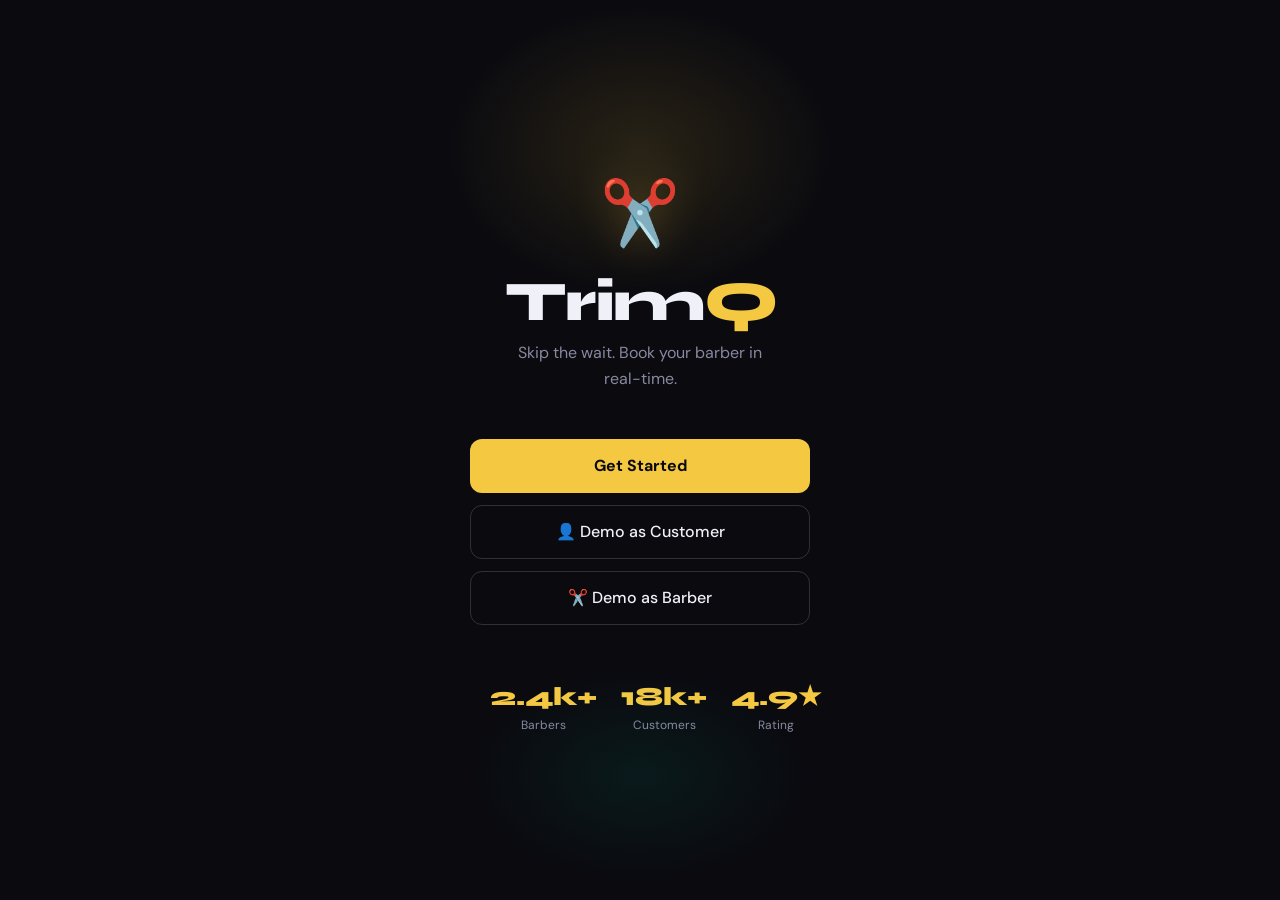
==== commit f93f9611: "Update index.html" ====
--- a/index.html
+++ b/index.html
@@ -1,8 +1,4 @@
-Content is user-generated and unverified.
-
-
-15
-Learn about artifacts
+
 <!DOCTYPE html>
 <html lang="en">
 <head>
@@ -837,4 +833,4 @@
 },9000);
 </script>
 </body>
-</html>+</html>
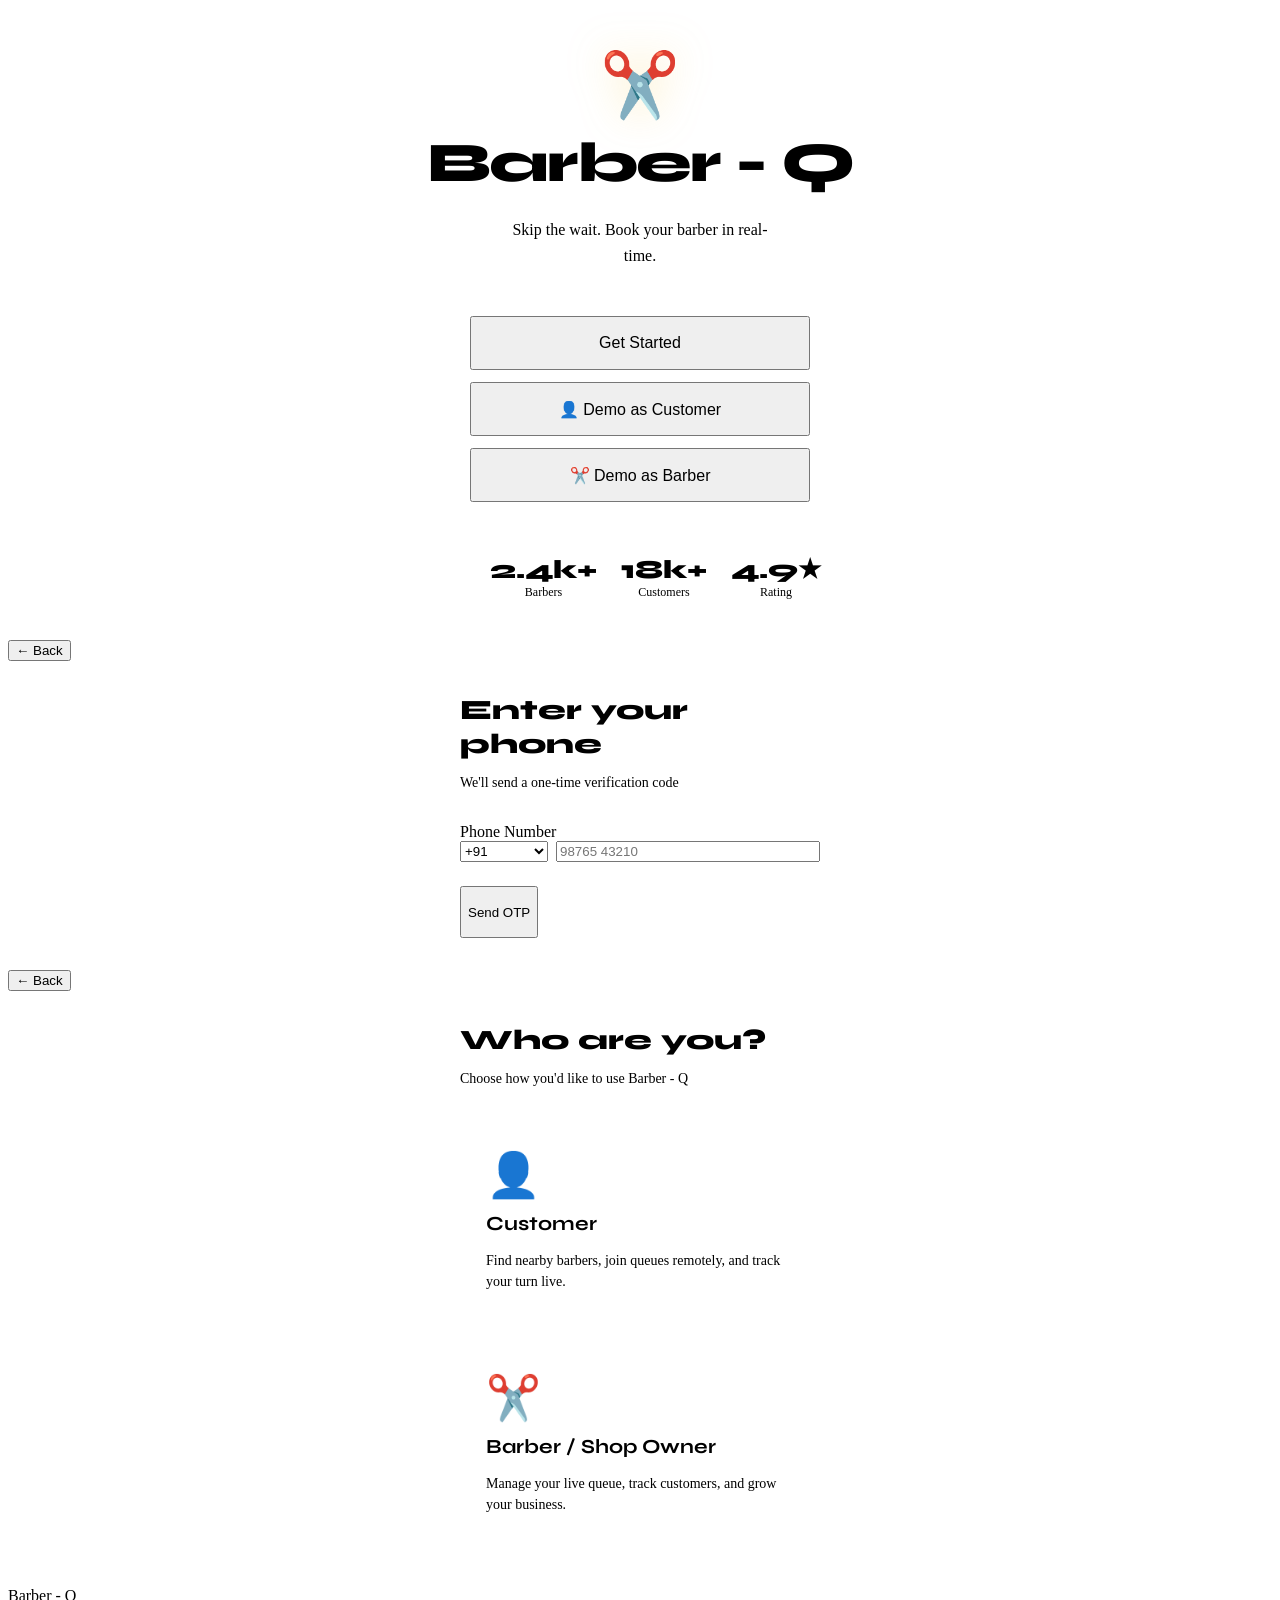
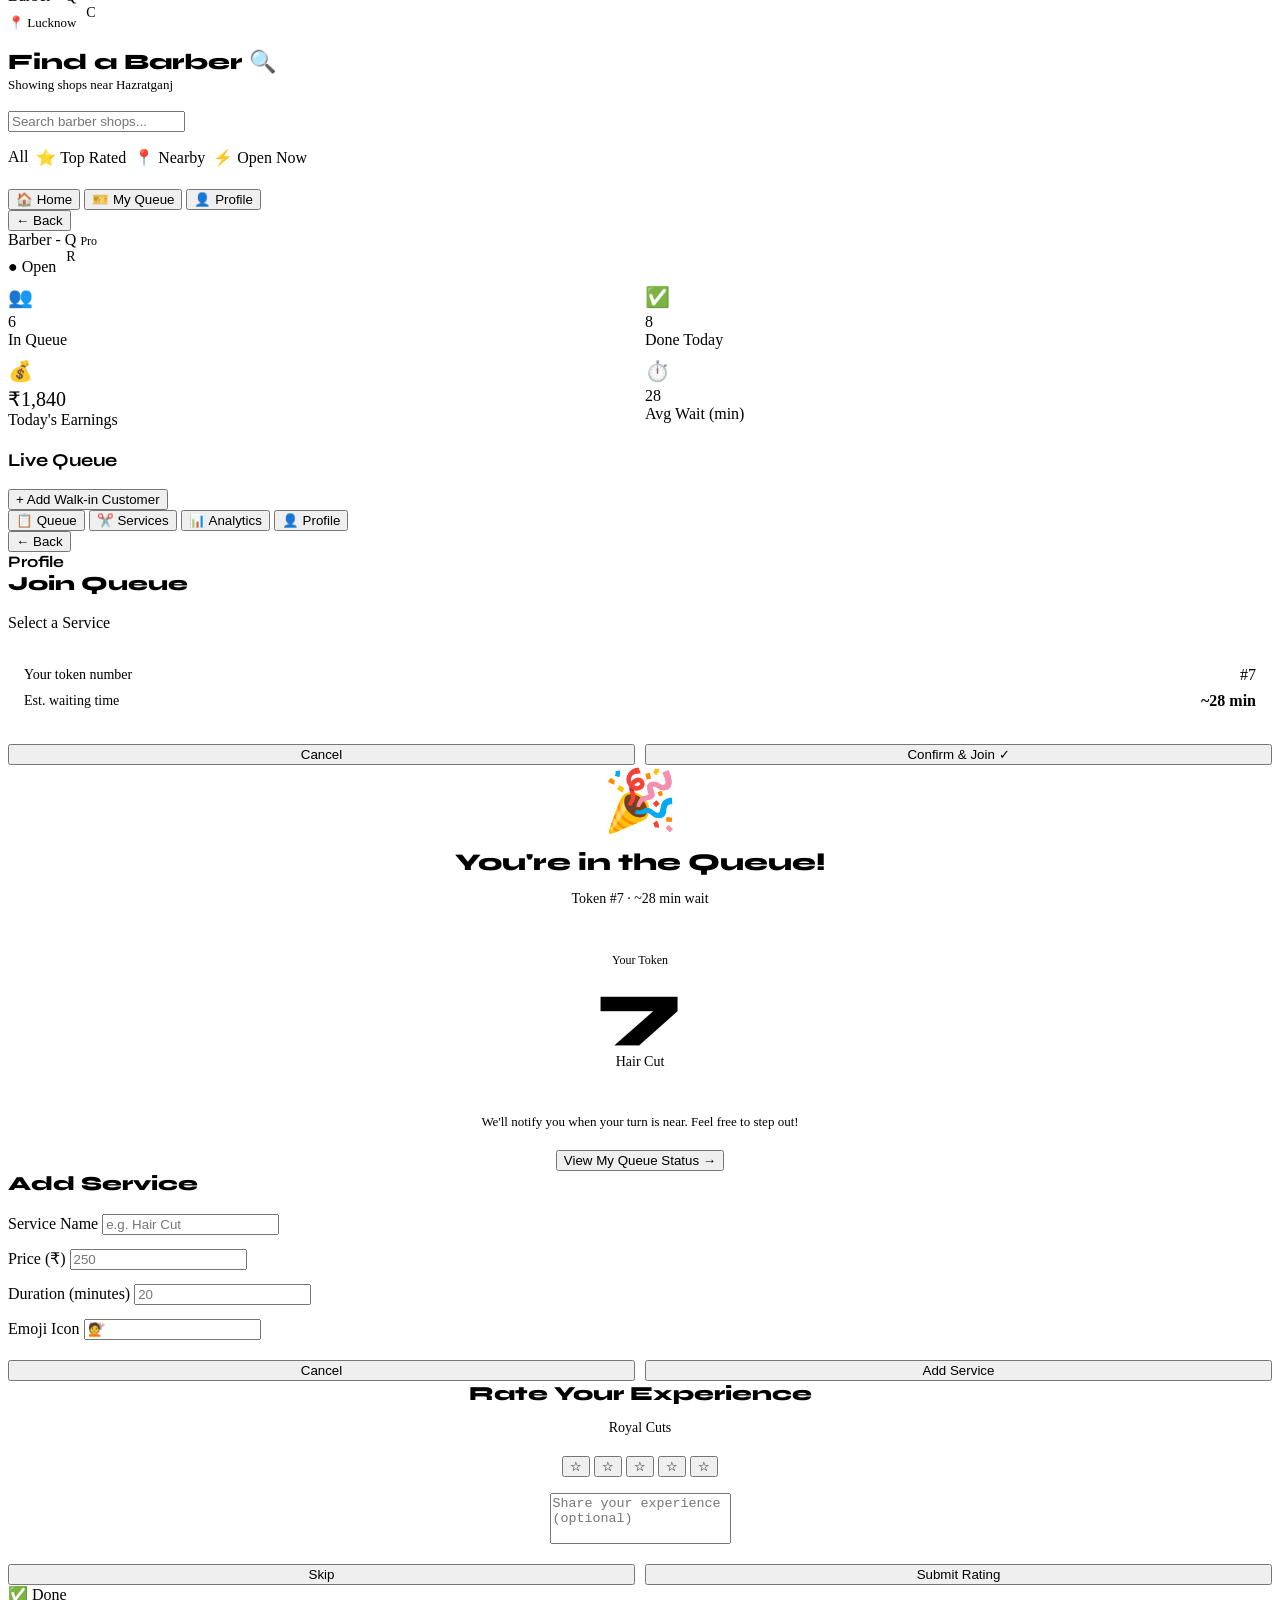
==== commit 7eface7d: "Create index.html" ====
--- a/index.html
+++ b/index.html
@@ -1,836 +1,790 @@
-
-<!DOCTYPE html>
-<html lang="en">
-<head>
-<meta charset="UTF-8">
-<meta name="viewport" content="width=device-width, initial-scale=1.0">
-<title>TrimQ — Real-Time Barber Queue</title>
-<link href="https://fonts.googleapis.com/css2?family=Syne:wght@400;500;600;700;800&family=DM+Sans:ital,opsz,wght@0,9..40,300;0,9..40,400;0,9..40,500;1,9..40,400&display=swap" rel="stylesheet">
-<style>
-  *{box-sizing:border-box;margin:0;padding:0;-webkit-tap-highlight-color:transparent}
-  :root{
-    --bg:#0a0a0f;--s1:#111118;--s2:#18181f;--s3:#1e1e28;--s4:#252530;
-    --b1:#ffffff0d;--b2:#ffffff18;--b3:#ffffff28;--b4:#ffffff40;
-    --gold:#f5c842;--gold2:#e8b820;--gdim:#f5c84222;--gbright:#ffd95a;
-    --cyan:#00d4aa;--cdim:#00d4aa20;
-    --pink:#ff6b9d;--pdim:#ff6b9d20;
-    --txt:#f0f0f8;--txt2:#8888a0;--txt3:#44445a;
-    --red:#ff4757;--rdim:#ff475720;
-    --green:#2ed573;--gdim2:#2ed57320;
-    --warn:#ffa502;
-    --r:12px;--rl:18px;--rxl:24px;
-  }
-  html,body{height:100%;overflow:hidden;font-family:'DM Sans',sans-serif;background:var(--bg);color:var(--txt);font-size:16px;line-height:1.5}
-  h1,h2,h3,.brand,.num{font-family:'Syne',sans-serif}
-
-  /* SCREENS */
-  #app{height:100vh;overflow:hidden;position:relative}
-  .screen{display:none;height:100vh;flex-direction:column;overflow:hidden;position:absolute;inset:0;background:var(--bg)}
-  .screen.active{display:flex}
-  .scroll{flex:1;overflow-y:auto;overflow-x:hidden;-webkit-overflow-scrolling:touch}
-  .scroll::-webkit-scrollbar{width:4px}
-  .scroll::-webkit-scrollbar-track{background:transparent}
-  .scroll::-webkit-scrollbar-thumb{background:var(--b3);border-radius:2px}
-  .pad{padding:16px}
-  .pad-b{padding-bottom:84px}
-
-  /* NAV */
-  .nav{display:flex;align-items:center;justify-content:space-between;padding:14px 18px;border-bottom:1px solid var(--b1);background:rgba(10,10,15,0.95);backdrop-filter:blur(12px);flex-shrink:0;position:relative;z-index:5}
-  .nav-brand{font-size:22px;font-weight:800;letter-spacing:-0.5px;color:var(--gold)}
-  .nav-brand span{color:var(--txt2)}
-  .nav-back{background:none;border:none;color:var(--txt2);font-size:15px;cursor:pointer;padding:6px 0;font-family:'DM Sans',sans-serif;display:flex;align-items:center;gap:6px}
-
-  /* BOTTOM TABS */
-  .tabs{display:flex;border-top:1px solid var(--b1);background:rgba(10,10,15,0.98);flex-shrink:0;padding-bottom:env(safe-area-inset-bottom,0px)}
-  .tab{flex:1;display:flex;flex-direction:column;align-items:center;gap:3px;padding:10px 4px;cursor:pointer;color:var(--txt2);font-size:11px;border:none;background:none;font-family:'DM Sans',sans-serif;transition:color .2s}
-  .tab.on{color:var(--gold)}
-  .tab-ico{font-size:20px;line-height:1}
-
-  /* BUTTONS */
-  .btn{display:inline-flex;align-items:center;justify-content:center;gap:8px;padding:13px 24px;border-radius:var(--r);border:none;cursor:pointer;font-family:'DM Sans',sans-serif;font-size:15px;font-weight:500;transition:all .18s;text-decoration:none;line-height:1;-webkit-appearance:none}
-  .btn:active{transform:scale(0.97)}
-  .btn-gold{background:var(--gold);color:#0a0a0f;font-weight:700;box-shadow:0 0 0 0 var(--gdim)}
-  .btn-gold:hover{background:var(--gbright)}
-  .btn-outline{background:transparent;color:var(--txt);border:1px solid var(--b3)}
-  .btn-outline:hover{background:var(--s3);border-color:var(--gold)}
-  .btn-red{background:var(--rdim);color:var(--red);border:1px solid #ff475730}
-  .btn-green{background:var(--gdim2);color:var(--green);border:1px solid #2ed57330}
-  .btn-ghost{background:none;border:none;color:var(--txt2);padding:6px 10px;font-size:14px;cursor:pointer;font-family:'DM Sans',sans-serif}
-  .btn-sm{padding:7px 14px;font-size:13px;border-radius:9px}
-  .btn-full{width:100%}
-
-  /* INPUTS */
-  .inp{background:var(--s3);border:1.5px solid var(--b2);border-radius:var(--r);color:var(--txt);padding:13px 16px;font-size:15px;font-family:'DM Sans',sans-serif;width:100%;outline:none;transition:border-color .2s;-webkit-appearance:none}
-  .inp:focus{border-color:var(--gold)}
-  .inp::placeholder{color:var(--txt3)}
-  select.inp{cursor:pointer}
-  label{font-size:13px;color:var(--txt2);margin-bottom:6px;display:block;font-weight:500}
-
-  /* CARDS */
-  .card{background:var(--s2);border:1px solid var(--b1);border-radius:var(--rl)}
-  .card-p{padding:16px}
-  .glass{background:rgba(255,255,255,0.04);border:1px solid var(--b2);border-radius:var(--rl)}
-
-  /* TAGS */
-  .tag{display:inline-flex;align-items:center;padding:4px 11px;border-radius:50px;font-size:12px;font-weight:500;white-space:nowrap}
-  .tg{background:var(--gdim);color:var(--gold);border:1px solid var(--gdim)}
-  .tgreen{background:var(--gdim2);color:var(--green)}
-  .tred{background:var(--rdim);color:var(--red)}
-  .tblue{background:#00d4ff18;color:#00d4ff}
-  .tgray{background:var(--s3);border:1px solid var(--b2);color:var(--txt2)}
-
-  /* STAT CARD */
-  .stat{background:var(--s2);border:1px solid var(--b1);border-radius:var(--rl);padding:18px 14px}
-  .stat-n{font-size:30px;font-weight:800;font-family:'Syne',sans-serif}
-  .stat-l{font-size:12px;color:var(--txt2);margin-top:3px}
-
-  /* OTP */
-  .otp-wrap{display:flex;gap:10px;justify-content:center}
-  .otp-box{width:56px;height:64px;text-align:center;font-size:26px;font-weight:700;font-family:'Syne',sans-serif;background:var(--s3);border:2px solid var(--b2);border-radius:var(--r);color:var(--txt);outline:none;transition:border-color .2s;-webkit-appearance:none}
-  .otp-box:focus{border-color:var(--gold)}
-
-  /* QUEUE ITEMS */
-  .qi{display:flex;align-items:center;gap:12px;padding:14px;background:var(--s2);border:1px solid var(--b1);border-radius:var(--r);margin-bottom:8px;transition:all .25s}
-  .qi.cur{border-color:var(--gold);background:var(--gdim)}
-  .qi.nxt{border-color:var(--cyan);background:var(--cdim)}
-  .qi-num{font-family:'Syne',sans-serif;font-size:18px;font-weight:800;min-width:44px;height:44px;display:flex;align-items:center;justify-content:center;border-radius:10px}
-
-  /* SERVICE CHIP */
-  .svc-chip{background:var(--s3);border:1.5px solid var(--b2);border-radius:var(--r);padding:12px;cursor:pointer;transition:all .2s;text-align:center}
-  .svc-chip.sel{background:var(--gdim);border-color:var(--gold)}
-  .svc-price{color:var(--gold);font-weight:600;font-size:13px;margin-top:2px}
-
-  /* SHOP CARD */
-  .shop-card{background:var(--s2);border:1px solid var(--b1);border-radius:var(--rl);padding:16px;margin-bottom:12px;cursor:pointer;transition:all .2s}
-  .shop-card:hover{border-color:var(--b3);transform:translateY(-1px)}
-  .shop-card:active{transform:scale(0.99)}
-
-  /* MODAL */
-  .overlay{display:none;position:fixed;inset:0;background:rgba(0,0,0,.75);z-index:100;align-items:center;justify-content:center;padding:20px}
-  .overlay.open{display:flex}
-  .modal{background:var(--s1);border:1px solid var(--b2);border-radius:var(--rxl);padding:24px;width:100%;max-width:400px;max-height:88vh;overflow-y:auto;animation:slideUp .25s ease}
-
-  /* TOAST */
-  #toast{position:fixed;bottom:90px;left:50%;transform:translateX(-50%);background:var(--s1);border:1px solid var(--b3);border-radius:var(--r);padding:12px 20px;display:flex;align-items:center;gap:10px;font-size:14px;z-index:200;opacity:0;transition:opacity .25s;pointer-events:none;white-space:nowrap;box-shadow:0 8px 32px #0008}
-  #toast.show{opacity:1}
-
-  /* PROGRESS BAR */
-  .pbar{height:6px;background:var(--s3);border-radius:3px;overflow:hidden;margin-top:8px}
-  .pfill{height:100%;background:var(--gold);border-radius:3px;transition:width 1.2s ease}
-
-  /* ANIMATIONS */
-  @keyframes slideUp{from{transform:translateY(24px);opacity:0}to{transform:translateY(0);opacity:1}}
-  @keyframes pulse{0%,100%{opacity:1}50%{opacity:.45}}
-  @keyframes spin{to{transform:rotate(360deg)}}
-  @keyframes fadeIn{from{opacity:0}to{opacity:1}}
-  .pulse{animation:pulse 2s infinite}
-  .fadein{animation:fadeIn .3s ease}
-
-  /* AVATAR */
-  .av{border-radius:50%;display:flex;align-items:center;justify-content:center;font-family:'Syne',sans-serif;font-weight:800;flex-shrink:0}
-
-  /* HERO GLOW */
-  .glow-gold{position:absolute;top:0;left:50%;transform:translateX(-50%);width:400px;height:300px;background:radial-gradient(ellipse,rgba(245,200,66,.13) 0%,transparent 70%);pointer-events:none}
-  .glow-cyan{position:absolute;bottom:0;left:50%;transform:translateX(-50%);width:400px;height:250px;background:radial-gradient(ellipse,rgba(0,212,170,.08) 0%,transparent 60%);pointer-events:none}
-
-  /* STARS */
-  .stars{display:flex;gap:2px;color:var(--gold);font-size:14px}
-
-  /* DIVIDER */
-  .div{height:1px;background:var(--b1);margin:16px 0}
-
-  /* PROFILE ROWS */
-  .prow{display:flex;align-items:center;gap:12px;padding:14px;background:var(--s2);border:1px solid var(--b1);border-radius:var(--r);margin-bottom:8px}
-  .prow-ico{font-size:20px;width:36px;text-align:center}
-  .prow-val{font-weight:500;font-size:14px}
-  .prow-lab{font-size:12px;color:var(--txt2)}
-
-  /* ANALYTICS BAR */
-  .abar-wrap{display:flex;align-items:flex-end;gap:5px;height:80px}
-  .abar{flex:1;border-radius:4px 4px 0 0;background:var(--gold);transition:height 1.2s ease;opacity:.65;min-height:4px}
-  .abar.hi{opacity:1}
-  .abar-label{font-size:10px;color:var(--txt2);text-align:center;margin-top:4px}
-
-  /* NOTIFICATION BANNER */
-  .notif{background:linear-gradient(135deg,var(--gdim) 0%,rgba(0,212,170,.12) 100%);border:1px solid var(--gold);border-radius:var(--r);padding:12px 16px;display:flex;align-items:center;gap:10px;margin-bottom:12px;animation:slideUp .3s ease}
-
-  /* LOADING SPINNER */
-  .spinner{width:20px;height:20px;border:2px solid var(--b2);border-top-color:var(--gold);border-radius:50%;animation:spin .7s linear infinite;display:inline-block}
-
-  /* RATING STARS interactive */
-  .star-btn{background:none;border:none;cursor:pointer;font-size:28px;padding:4px;transition:transform .15s}
-  .star-btn:hover{transform:scale(1.2)}
-
-  @media(max-width:380px){
-    .otp-box{width:48px;height:56px;font-size:22px}
-    .stat-n{font-size:24px}
-  }
-</style>
-</head>
-<body>
-<div id="app">
-
-<!-- ═══════════════ LANDING ═══════════════ -->
-<div class="screen active" id="s-land">
-  <div class="scroll" style="display:flex;flex-direction:column;align-items:center;justify-content:center;min-height:100%;padding:40px 24px;text-align:center;position:relative;overflow:hidden">
-    <div class="glow-gold"></div>
-    <div class="glow-cyan"></div>
-    <div style="font-size:64px;margin-bottom:12px;filter:drop-shadow(0 0 20px rgba(245,200,66,.3))">✂️</div>
-    <div style="font-size:56px;font-weight:800;letter-spacing:-2px;line-height:1;margin-bottom:10px;font-family:'Syne',sans-serif">Trim<span style="color:var(--gold)">Q</span></div>
-    <p style="color:var(--txt2);font-size:16px;max-width:260px;line-height:1.6;margin-bottom:48px">Skip the wait. Book your barber in real-time.</p>
-    <div style="width:100%;max-width:340px;display:flex;flex-direction:column;gap:12px">
-      <button class="btn btn-gold btn-full" style="height:54px;font-size:16px" onclick="go('s-auth')">Get Started</button>
-      <button class="btn btn-outline btn-full" style="height:54px;font-size:16px" onclick="demoAs('customer')">👤 Demo as Customer</button>
-      <button class="btn btn-outline btn-full" style="height:54px;font-size:16px" onclick="demoAs('barber')">✂️ Demo as Barber</button>
-    </div>
-    <div style="margin-top:52px;display:grid;grid-template-columns:1fr 1fr 1fr;gap:24px;width:100%;max-width:300px">
-      <div><div style="font-size:26px;font-weight:800;color:var(--gold);font-family:'Syne',sans-serif">2.4k+</div><div style="font-size:12px;color:var(--txt2)">Barbers</div></div>
-      <div><div style="font-size:26px;font-weight:800;color:var(--gold);font-family:'Syne',sans-serif">18k+</div><div style="font-size:12px;color:var(--txt2)">Customers</div></div>
-      <div><div style="font-size:26px;font-weight:800;color:var(--gold);font-family:'Syne',sans-serif">4.9★</div><div style="font-size:12px;color:var(--txt2)">Rating</div></div>
-    </div>
-  </div>
-</div>
-
-<!-- ═══════════════ AUTH ═══════════════ -->
-<div class="screen" id="s-auth">
-  <div class="nav"><button class="nav-back" onclick="go('s-land')">← Back</button><span></span><span></span></div>
-  <div class="scroll" style="display:flex;flex-direction:column;justify-content:center;padding:32px 24px">
-    <div style="max-width:360px;width:100%;margin:0 auto">
-      <div id="auth-p1">
-        <div style="font-size:28px;font-weight:800;font-family:'Syne',sans-serif;margin-bottom:8px">Enter your phone</div>
-        <p style="color:var(--txt2);margin-bottom:32px;font-size:14px">We'll send a one-time verification code</p>
-        <label>Phone Number</label>
-        <div style="display:flex;gap:8px;margin-bottom:24px">
-          <select class="inp" style="width:88px">
-            <option>+91</option><option>+1</option><option>+44</option><option>+971</option>
-          </select>
-          <input class="inp" id="ph" type="tel" placeholder="98765 43210" style="flex:1">
-        </div>
-        <button class="btn btn-gold btn-full" style="height:52px" onclick="sendOtp()">Send OTP</button>
-      </div>
-      <div id="auth-p2" style="display:none">
-        <div style="font-size:28px;font-weight:800;font-family:'Syne',sans-serif;margin-bottom:8px">Verify OTP</div>
-        <p style="color:var(--txt2);margin-bottom:8px;font-size:14px">Code sent to <strong id="ph-show" style="color:var(--txt)"></strong></p>
-        <div style="background:var(--gdim);border:1px solid var(--gold);border-radius:var(--r);padding:10px 14px;font-size:13px;color:var(--gold);margin-bottom:24px">Use code <strong>1234</strong> to continue</div>
-        <div class="otp-wrap" id="otp-row">
-          <input class="otp-box" maxlength="1" id="o0" oninput="otpFwd(this,0)" onkeydown="otpBack(this,0,event)">
-          <input class="otp-box" maxlength="1" id="o1" oninput="otpFwd(this,1)" onkeydown="otpBack(this,1,event)">
-          <input class="otp-box" maxlength="1" id="o2" oninput="otpFwd(this,2)" onkeydown="otpBack(this,2,event)">
-          <input class="otp-box" maxlength="1" id="o3" oninput="otpFwd(this,3)" onkeydown="otpBack(this,3,event)">
-        </div>
-        <button class="btn btn-gold btn-full" style="height:52px;margin-top:24px" onclick="verifyOtp()">Verify &amp; Continue</button>
-        <button class="btn btn-ghost btn-full" style="margin-top:8px" onclick="showEl('auth-p1');hideEl('auth-p2')">← Change Number</button>
-      </div>
-    </div>
-  </div>
-</div>
-
-<!-- ═══════════════ ROLE ═══════════════ -->
-<div class="screen" id="s-role">
-  <div class="nav"><button class="nav-back" onclick="go('s-auth')">← Back</button><span></span><span></span></div>
-  <div class="scroll" style="display:flex;flex-direction:column;justify-content:center;padding:32px 24px">
-    <div style="max-width:360px;width:100%;margin:0 auto">
-      <div style="font-size:28px;font-weight:800;font-family:'Syne',sans-serif;margin-bottom:6px">Who are you?</div>
-      <p style="color:var(--txt2);margin-bottom:36px;font-size:14px">Choose how you'd like to use TrimQ</p>
-      <div style="display:flex;flex-direction:column;gap:14px">
-        <div class="glass" style="padding:24px;cursor:pointer;transition:all .2s;border:2px solid transparent" onclick="demoAs('customer')" onmouseenter="this.style.borderColor='var(--gold)'" onmouseleave="this.style.borderColor='transparent'">
-          <div style="font-size:44px;margin-bottom:10px">👤</div>
-          <div style="font-size:20px;font-weight:700;font-family:'Syne',sans-serif;margin-bottom:6px">Customer</div>
-          <p style="color:var(--txt2);font-size:14px;line-height:1.5">Find nearby barbers, join queues remotely, and track your turn live.</p>
-        </div>
-        <div class="glass" style="padding:24px;cursor:pointer;transition:all .2s;border:2px solid transparent" onclick="demoAs('barber')" onmouseenter="this.style.borderColor='var(--cyan)'" onmouseleave="this.style.borderColor='transparent'">
-          <div style="font-size:44px;margin-bottom:10px">✂️</div>
-          <div style="font-size:20px;font-weight:700;font-family:'Syne',sans-serif;margin-bottom:6px">Barber / Shop Owner</div>
-          <p style="color:var(--txt2);font-size:14px;line-height:1.5">Manage your live queue, track customers, and grow your business.</p>
-        </div>
-      </div>
-    </div>
-  </div>
-</div>
-
-<!-- ═══════════════ CUSTOMER DASHBOARD ═══════════════ -->
-<div class="screen" id="s-cust">
-  <div class="nav">
-    <div class="nav-brand">Trim<span>Q</span></div>
-    <div style="display:flex;align-items:center;gap:10px">
-      <span style="font-size:13px;color:var(--txt2)">📍 Lucknow</span>
-      <div class="av" style="width:36px;height:36px;background:var(--gdim);border:2px solid var(--gold);color:var(--gold);font-size:14px;cursor:pointer" onclick="openProfile()">A</div>
-    </div>
-  </div>
-  <div class="scroll pad pad-b" id="cust-home">
-    <div style="padding:8px 0 18px">
-      <div style="font-size:22px;font-weight:800;font-family:'Syne',sans-serif;margin-bottom:2px">Find a Barber 🔍</div>
-      <div style="color:var(--txt2);font-size:13px">Showing shops near Hazratganj</div>
-    </div>
-    <input class="inp" placeholder="Search barber shops..." style="margin-bottom:16px">
-    <div style="display:flex;gap:8px;overflow-x:auto;padding-bottom:4px;margin-bottom:18px">
-      <span class="tag tg" style="cursor:pointer">All</span>
-      <span class="tag tgray" style="cursor:pointer">⭐ Top Rated</span>
-      <span class="tag tgray" style="cursor:pointer">📍 Nearby</span>
-      <span class="tag tgray" style="cursor:pointer">⚡ Open Now</span>
-    </div>
-    <div id="shop-list"></div>
-  </div>
-  <div class="scroll pad pad-b fadein" id="cust-queue" style="display:none">
-    <div style="font-size:22px;font-weight:800;font-family:'Syne',sans-serif;padding:8px 0 18px">My Queue Status</div>
-    <div id="my-q"></div>
-  </div>
-  <div class="tabs" id="c-tabs">
-    <button class="tab on" onclick="cTab('home',this)"><span class="tab-ico">🏠</span>Home</button>
-    <button class="tab" onclick="cTab('queue',this)"><span class="tab-ico">🎫</span>My Queue</button>
-    <button class="tab" onclick="openProfile()"><span class="tab-ico">👤</span>Profile</button>
-  </div>
-</div>
-
-<!-- ═══════════════ SHOP DETAIL ═══════════════ -->
-<div class="screen" id="s-shop">
-  <div class="nav">
-    <button class="nav-back" onclick="go('s-cust')">← Back</button>
-    <div id="sh-title" style="font-weight:700;font-size:15px;font-family:'Syne',sans-serif"></div>
-    <span></span>
-  </div>
-  <div class="scroll pad pad-b" id="sh-body"></div>
-</div>
-
-<!-- ═══════════════ BARBER DASHBOARD ═══════════════ -->
-<div class="screen" id="s-barb">
-  <div class="nav">
-    <div class="nav-brand">Trim<span>Q</span> <span style="font-size:12px;font-weight:400;color:var(--txt2)">Pro</span></div>
-    <div style="display:flex;align-items:center;gap:10px">
-      <span id="shop-status" class="tag tgreen pulse" style="cursor:pointer" onclick="toggleShop()">● Open</span>
-      <div class="av" style="width:36px;height:36px;background:var(--cdim);border:2px solid var(--cyan);color:var(--cyan);font-size:14px;cursor:pointer" onclick="openProfile()">R</div>
-    </div>
-  </div>
-  <div class="scroll pad pad-b" id="b-queue-tab">
-    <div style="display:grid;grid-template-columns:1fr 1fr;gap:10px;margin-bottom:20px">
-      <div class="stat"><div style="font-size:20px;margin-bottom:4px">👥</div><div class="stat-n" style="color:var(--gold)" id="b-inq">6</div><div class="stat-l">In Queue</div></div>
-      <div class="stat"><div style="font-size:20px;margin-bottom:4px">✅</div><div class="stat-n" style="color:var(--green)" id="b-done">8</div><div class="stat-l">Done Today</div></div>
-      <div class="stat"><div style="font-size:20px;margin-bottom:4px">💰</div><div class="stat-n" style="font-size:20px;color:var(--gold)" id="b-earn">₹1,840</div><div class="stat-l">Today's Earnings</div><div class="pbar"><div class="pfill" style="width:61%"></div></div></div>
-      <div class="stat"><div style="font-size:20px;margin-bottom:4px">⏱️</div><div class="stat-n" id="b-wait">28</div><div class="stat-l">Avg Wait (min)</div></div>
-    </div>
-    <div style="font-size:18px;font-weight:700;font-family:'Syne',sans-serif;margin-bottom:14px">Live Queue</div>
-    <div id="b-qlist"></div>
-    <button class="btn btn-outline btn-full" style="margin-top:4px" onclick="addDemoCustomer()">+ Add Walk-in Customer</button>
-  </div>
-  <div class="scroll pad pad-b" id="b-svc-tab" style="display:none">
-    <div style="font-size:20px;font-weight:800;font-family:'Syne',sans-serif;margin-bottom:18px">Services</div>
-    <div id="b-svclist"></div>
-    <button class="btn btn-outline btn-full" style="margin-top:12px" onclick="openModal('m-svc')">+ Add Service</button>
-  </div>
-  <div class="scroll pad pad-b" id="b-analytics-tab" style="display:none">
-    <div style="font-size:20px;font-weight:800;font-family:'Syne',sans-serif;margin-bottom:18px">Analytics</div>
-    <div id="b-analytics"></div>
-  </div>
-  <div class="tabs" id="b-tabs">
-    <button class="tab on" onclick="bTab('queue',this)"><span class="tab-ico">📋</span>Queue</button>
-    <button class="tab" onclick="bTab('svc',this)"><span class="tab-ico">✂️</span>Services</button>
-    <button class="tab" onclick="bTab('analytics',this)"><span class="tab-ico">📊</span>Analytics</button>
-    <button class="tab" onclick="openProfile()"><span class="tab-ico">👤</span>Profile</button>
-  </div>
-</div>
-
-<!-- ═══════════════ PROFILE ═══════════════ -->
-<div class="screen" id="s-prof">
-  <div class="nav">
-    <button class="nav-back" onclick="go(S.prev)">← Back</button>
-    <div style="font-weight:700;font-family:'Syne',sans-serif">Profile</div>
-    <span></span>
-  </div>
-  <div class="scroll pad" id="prof-body"></div>
-</div>
-
-<!-- ═══════════════ MODALS ═══════════════ -->
-
-<!-- Join Queue -->
-<div class="overlay" id="m-join">
-  <div class="modal">
-    <div style="font-size:20px;font-weight:800;font-family:'Syne',sans-serif;margin-bottom:18px">Join Queue</div>
-    <label style="margin-bottom:10px">Select a Service</label>
-    <div style="display:grid;grid-template-columns:1fr 1fr;gap:8px;margin-bottom:18px" id="m-svcs"></div>
-    <div style="background:var(--s2);border-radius:var(--r);padding:16px;margin-bottom:18px">
-      <div style="display:flex;justify-content:space-between;align-items:center;margin-bottom:8px">
-        <span style="color:var(--txt2);font-size:14px">Your token number</span>
-        <span class="tag tg" id="m-tok">#7</span>
-      </div>
-      <div style="display:flex;justify-content:space-between;align-items:center">
-        <span style="color:var(--txt2);font-size:14px">Est. waiting time</span>
-        <span style="color:var(--gold);font-weight:600" id="m-wait">~28 min</span>
-      </div>
-    </div>
-    <div style="display:flex;gap:10px">
-      <button class="btn btn-outline" style="flex:1" onclick="closeModal('m-join')">Cancel</button>
-      <button class="btn btn-gold" style="flex:1" onclick="confirmJoin()">Confirm & Join ✓</button>
-    </div>
-  </div>
-</div>
-
-<!-- Success -->
-<div class="overlay" id="m-ok">
-  <div class="modal" style="text-align:center">
-    <div style="font-size:60px;margin-bottom:12px">🎉</div>
-    <div style="font-size:24px;font-weight:800;font-family:'Syne',sans-serif;margin-bottom:6px">You're in the Queue!</div>
-    <p style="color:var(--txt2);font-size:14px;margin-bottom:22px" id="ok-sub">Token #7 · ~28 min wait</p>
-    <div style="background:var(--gdim);border:2px solid var(--gold);border-radius:var(--rl);padding:24px;margin-bottom:20px">
-      <div style="font-size:12px;color:var(--txt2);margin-bottom:4px">Your Token</div>
-      <div style="font-size:76px;font-weight:800;font-family:'Syne',sans-serif;color:var(--gold);line-height:1" id="ok-tok">7</div>
-      <div style="font-size:14px;color:var(--txt2);margin-top:6px" id="ok-svc">Hair Cut</div>
-    </div>
-    <p style="font-size:13px;color:var(--txt2);margin-bottom:20px">We'll notify you when your turn is near. Feel free to step out!</p>
-    <button class="btn btn-gold btn-full" onclick="closeModal('m-ok');cTab('queue',null)">View My Queue Status →</button>
-  </div>
-</div>
-
-<!-- Add Service -->
-<div class="overlay" id="m-svc">
-  <div class="modal">
-    <div style="font-size:20px;font-weight:800;font-family:'Syne',sans-serif;margin-bottom:18px">Add Service</div>
-    <div style="display:flex;flex-direction:column;gap:14px;margin-bottom:20px">
-      <div><label>Service Name</label><input class="inp" id="sn" placeholder="e.g. Hair Cut"></div>
-      <div><label>Price (₹)</label><input class="inp" id="sp" type="number" placeholder="250" min="0"></div>
-      <div><label>Duration (minutes)</label><input class="inp" id="sd" type="number" placeholder="20" min="5"></div>
-      <div><label>Emoji Icon</label><input class="inp" id="se" placeholder="💇" maxlength="2" value="💇"></div>
-    </div>
-    <div style="display:flex;gap:10px">
-      <button class="btn btn-outline" style="flex:1" onclick="closeModal('m-svc')">Cancel</button>
-      <button class="btn btn-gold" style="flex:1" onclick="addSvc()">Add Service</button>
-    </div>
-  </div>
-</div>
-
-<!-- Rate Shop -->
-<div class="overlay" id="m-rate">
-  <div class="modal" style="text-align:center">
-    <div style="font-size:20px;font-weight:800;font-family:'Syne',sans-serif;margin-bottom:6px">Rate Your Experience</div>
-    <p style="color:var(--txt2);font-size:14px;margin-bottom:20px" id="rate-shop-name">Royal Cuts</p>
-    <div style="display:flex;justify-content:center;gap:4px;margin-bottom:16px" id="star-row">
-      <button class="star-btn" onclick="setStar(1)">☆</button>
-      <button class="star-btn" onclick="setStar(2)">☆</button>
-      <button class="star-btn" onclick="setStar(3)">☆</button>
-      <button class="star-btn" onclick="setStar(4)">☆</button>
-      <button class="star-btn" onclick="setStar(5)">☆</button>
-    </div>
-    <textarea class="inp" id="rate-txt" rows="3" placeholder="Share your experience (optional)" style="resize:none;margin-bottom:16px"></textarea>
-    <div style="display:flex;gap:10px">
-      <button class="btn btn-outline" style="flex:1" onclick="closeModal('m-rate')">Skip</button>
-      <button class="btn btn-gold" style="flex:1" onclick="submitRating()">Submit Rating</button>
-    </div>
-  </div>
-</div>
-
-<!-- Toast -->
-<div id="toast"><span id="t-ico">✅</span><span id="t-msg">Done</span></div>
-
-<script>
-// ═══════ STATE ═══════
-const S={
-  role:null,prev:'s-land',rating:0,shopOpen:true,
-  inQueue:false,myTok:7,mySvc:'Hair Cut',myShopId:0,
-  selectedSvc:0,selectedShop:null,
-  services:[
-    {id:1,name:'Hair Cut',price:250,dur:20,ico:'💇'},
-    {id:2,name:'Beard Trim',price:150,dur:15,ico:'🧔'},
-    {id:3,name:'Hair Color',price:800,dur:60,ico:'🎨'},
-    {id:4,name:'Facial',price:600,dur:45,ico:'✨'},
-    {id:5,name:'Hair Spa',price:1200,dur:90,ico:'💆'},
-  ],
-  shops:[
-    {id:0,name:'Royal Cuts',owner:'Rahul Sharma',rating:4.8,rev:234,addr:'Hazratganj, Lucknow',cur:3,q:6,wait:28,open:true,clr:'#f5c842',ico:'👑',svcs:[0,1,2,3]},
-    {id:1,name:'The Blade Room',owner:'Amit Singh',rating:4.6,rev:189,addr:'Gomtinagar, Lucknow',cur:7,q:4,wait:18,open:true,clr:'#00d4aa',ico:'⚔️',svcs:[0,1,4]},
-    {id:2,name:'Style Studio',owner:'Priya Verma',rating:4.9,rev:312,addr:'Alambagh, Lucknow',cur:12,q:2,wait:8,open:true,clr:'#ff6b9d',ico:'💎',svcs:[0,1,2,3,4]},
-    {id:3,name:'Classic Barber',owner:'Suresh Kumar',rating:4.4,rev:98,addr:'Chowk, Lucknow',cur:5,q:8,wait:36,open:false,clr:'#a29bfe',ico:'🪒',svcs:[0,1]},
-  ],
-  bq:[
-    {tok:3,name:'Rajesh K.',svc:'Hair Cut',dur:20,st:'cur',eta:0},
-    {tok:4,name:'Amit S.',svc:'Beard Trim',dur:15,st:'nxt',eta:20},
-    {tok:5,name:'Priya M.',svc:'Hair Color',dur:60,st:'wait',eta:35},
-    {tok:6,name:'Suresh P.',svc:'Hair Cut',dur:20,st:'wait',eta:95},
-    {tok:7,name:'Anuj T.',svc:'Hair Spa',dur:90,st:'wait',eta:115},
-    {tok:8,name:'Deepa R.',svc:'Facial',dur:45,st:'wait',eta:205},
-  ],
-  earn:1840,doneCnt:8
-};
-
-// ═══════ NAV ═══════
-function go(id){
-  const cur=document.querySelector('.screen.active');
-  if(cur)S.prev=cur.id;
-  document.querySelectorAll('.screen').forEach(s=>s.classList.remove('active'));
-  document.getElementById(id).classList.add('active');
-  if(id==='s-cust'){renderShops();renderMyQ()}
-  if(id==='s-barb'){renderBQ();renderSvcs();renderAnalytics()}
-  if(id==='s-prof')renderProfile()
-}
-function demoAs(r){S.role=r;go(r==='customer'?'s-cust':'s-barb')}
-function openProfile(){go('s-prof')}
-
-// ═══════ HELPERS ═══════
-function showEl(id){document.getElementById(id).style.display='block'}
-function hideEl(id){document.getElementById(id).style.display='none'}
-function openModal(id){document.getElementById(id).classList.add('open')}
-function closeModal(id){document.getElementById(id).classList.remove('open')}
-let tTimer;
-function toast(ico,msg){
-  document.getElementById('t-ico').textContent=ico;
-  document.getElementById('t-msg').textContent=msg;
-  const el=document.getElementById('toast');
-  el.classList.add('show');
-  clearTimeout(tTimer);
-  tTimer=setTimeout(()=>el.classList.remove('show'),3000);
-}
-
-// ═══════ AUTH ═══════
-function sendOtp(){
-  const v=document.getElementById('ph').value.trim();
-  if(!v){toast('⚠️','Please enter your phone number');return}
-  document.getElementById('ph-show').textContent='+91 '+v;
-  hideEl('auth-p1');showEl('auth-p2');
-  toast('📱','OTP sent! Use code 1234');
-  setTimeout(()=>document.getElementById('o0').focus(),100);
-}
-function otpFwd(el,i){if(el.value.length===1&&i<3)document.getElementById('o'+(i+1)).focus()}
-function otpBack(el,i,e){if(e.key==='Backspace'&&!el.value&&i>0)document.getElementById('o'+(i-1)).focus()}
-function verifyOtp(){
-  const code=[0,1,2,3].map(i=>document.getElementById('o'+i).value).join('');
-  if(code==='1234'){toast('✅','Verified! Welcome to TrimQ');go('s-role')}
-  else{toast('❌','Wrong OTP. Hint: use 1234');[0,1,2,3].forEach(i=>document.getElementById('o'+i).value='');document.getElementById('o0').focus()}
-}
-
-// ═══════ CUSTOMER ═══════
-function renderShops(){
-  document.getElementById('shop-list').innerHTML=S.shops.map(s=>`
-    <div class="shop-card" onclick="openShop(${s.id})">
-      <div style="display:flex;align-items:center;gap:12px;margin-bottom:12px">
-        <div style="width:48px;height:48px;border-radius:12px;background:${s.clr}20;display:flex;align-items:center;justify-content:center;font-size:24px;flex-shrink:0">${s.ico}</div>
-        <div style="flex:1;min-width:0">
-          <div style="font-weight:700;font-size:15px;font-family:'Syne',sans-serif;white-space:nowrap;overflow:hidden;text-overflow:ellipsis">${s.name}</div>
-          <div style="font-size:12px;color:var(--txt2)">${s.addr}</div>
-        </div>
-        <span class="tag ${s.open?'tgreen':'tred'}" style="flex-shrink:0">${s.open?'Open':'Closed'}</span>
-      </div>
-      <div style="display:flex;flex-wrap:wrap;gap:6px;margin-bottom:12px">
-        <span class="tag tgray">⭐ ${s.rating} (${s.rev})</span>
-        <span class="tag tgray">🎫 Queue: ${s.q}</span>
-        <span class="tag tgray">⏱ ~${s.wait} min</span>
-      </div>
-      <div style="display:flex;justify-content:space-between;align-items:center">
-        <div style="font-size:13px;color:var(--txt2)">Serving: <strong style="color:var(--gold)">#${s.cur}</strong></div>
-        <div style="font-size:13px;color:var(--gold);font-weight:500">View & Join →</div>
-      </div>
-    </div>
-  `).join('');
-}
-
-function openShop(id){
-  S.selectedShop=id;
-  const s=S.shops[id];
-  document.getElementById('sh-title').textContent=s.name;
-  const inQ=S.inQueue&&S.myShopId===id;
-  document.getElementById('sh-body').innerHTML=`
-    <div style="background:${s.clr}12;border:1px solid ${s.clr}30;border-radius:var(--rl);padding:20px;margin-bottom:18px;text-align:center">
-      <div style="font-size:52px;margin-bottom:8px">${s.ico}</div>
-      <div style="font-size:24px;font-weight:800;font-family:'Syne',sans-serif;margin-bottom:6px">${s.name}</div>
-      <div style="color:var(--txt2);font-size:13px;margin-bottom:10px">${s.addr} · ${s.owner}</div>
-      <div style="display:flex;justify-content:center;gap:8px;flex-wrap:wrap">
-        <span class="tag" style="background:rgba(0,0,0,.3);border:1px solid ${s.clr}40;color:${s.clr}">⭐ ${s.rating} · ${s.rev} reviews</span>
-        <span class="tag ${s.open?'tgreen':'tred'}">${s.open?'● Open':'● Closed'}</span>
-      </div>
-    </div>
-    <div style="display:grid;grid-template-columns:1fr 1fr 1fr;gap:8px;margin-bottom:18px">
-      <div class="stat" style="text-align:center;padding:14px 8px"><div class="stat-n" style="color:var(--gold);font-size:26px">#${s.cur}</div><div class="stat-l">Serving Now</div></div>
-      <div class="stat" style="text-align:center;padding:14px 8px"><div class="stat-n" style="font-size:26px">${s.q}</div><div class="stat-l">In Queue</div></div>
-      <div class="stat" style="text-align:center;padding:14px 8px"><div class="stat-n" style="color:var(--cyan);font-size:26px">${s.wait}</div><div class="stat-l">Min Wait</div></div>
-    </div>
-    <div style="font-size:17px;font-weight:700;font-family:'Syne',sans-serif;margin-bottom:12px">Services Offered</div>
-    <div style="display:grid;grid-template-columns:1fr 1fr;gap:8px;margin-bottom:20px">
-      ${s.svcs.map(si=>{const sv=S.services[si];return`
-        <div class="card card-p" style="display:flex;align-items:center;gap:10px">
-          <span style="font-size:24px">${sv.ico}</span>
-          <div><div style="font-weight:500;font-size:14px">${sv.name}</div><div style="color:var(--gold);font-weight:600;font-size:14px">₹${sv.price}</div><div style="color:var(--txt2);font-size:12px">~${sv.dur} min</div></div>
-        </div>`}).join('')}
-    </div>
-    <div style="font-size:17px;font-weight:700;font-family:'Syne',sans-serif;margin-bottom:12px">Live Queue Preview</div>
-    ${S.bq.slice(0,5).map(q=>`
-      <div class="qi ${q.st==='cur'?'cur':q.st==='nxt'?'nxt':''}">
-        <div class="qi-num" style="background:${q.st==='cur'?'var(--gdim)':q.st==='nxt'?'var(--cdim)':'var(--s3)'};color:${q.st==='cur'?'var(--gold)':q.st==='nxt'?'var(--cyan)':'var(--txt2)'}">${q.tok}</div>
-        <div style="flex:1"><div style="font-size:14px;font-weight:500">${q.st==='cur'?q.name:'Customer '+q.tok}</div><div style="font-size:12px;color:var(--txt2)">${q.svc}</div></div>
-        <div>${q.st==='cur'?'<span class="tag tg pulse">Now</span>':q.st==='nxt'?'<span class="tag tgreen">Next</span>':'<span style="font-size:12px;color:var(--txt2)">~'+q.eta+' min</span>'}</div>
-      </div>`).join('')}
-    ${inQ?`
-      <div style="background:var(--gdim);border:2px solid var(--gold);border-radius:var(--rl);padding:20px;margin-top:16px;text-align:center">
-        <div style="font-size:12px;color:var(--txt2);margin-bottom:4px">You're in queue!</div>
-        <div style="font-size:60px;font-weight:800;font-family:'Syne',sans-serif;color:var(--gold);line-height:1">#${S.myTok}</div>
-        <div style="font-size:13px;color:var(--txt2);margin-top:4px">${S.mySvc}</div>
-        <div style="display:flex;gap:8px;justify-content:center;margin-top:12px">
-          <button class="btn btn-red btn-sm" onclick="leaveQ()">Leave Queue</button>
-          <button class="btn btn-outline btn-sm" onclick="openModal('m-rate');document.getElementById('rate-shop-name').textContent='${s.name}'">Rate Shop ⭐</button>
-        </div>
-      </div>`:`
-      <button class="btn ${s.open?'btn-gold':'btn-outline'} btn-full" style="height:52px;font-size:16px;margin-top:16px" onclick="${s.open?"openJoinModal()":'toast(\"⛔\",\"This shop is currently closed\")'}">
-        ${s.open?'Join Queue →':'Shop is Closed'}
-      </button>`}
-    <div style="height:24px"></div>`;
-  go('s-shop');
-  if(s.open)buildJoinModal();
-}
-
-function buildJoinModal(){
-  const s=S.shops[S.selectedShop];
-  S.selectedSvc=0;
-  document.getElementById('m-svcs').innerHTML=s.svcs.map((si,i)=>{const sv=S.services[si];return`
-    <div class="svc-chip ${i===0?'sel':''}" onclick="pickSvc(${i})">
-      <div style="font-size:24px">${sv.ico}</div>
-      <div style="font-size:13px;font-weight:500;margin-top:4px">${sv.name}</div>
-      <div class="svc-price">₹${sv.price}</div>
-    </div>`}).join('');
-  updateJoinInfo();
-}
-function pickSvc(i){
-  S.selectedSvc=i;
-  document.querySelectorAll('.svc-chip').forEach((c,idx)=>c.classList.toggle('sel',idx===i));
-  updateJoinInfo();
-}
-function updateJoinInfo(){
-  const s=S.shops[S.selectedShop];
-  document.getElementById('m-tok').textContent='#'+(s.q+1);
-  document.getElementById('m-wait').textContent='~'+s.wait+' min';
-}
-function openJoinModal(){buildJoinModal();openModal('m-join')}
-function confirmJoin(){
-  const s=S.shops[S.selectedShop];
-  const svcIdx=s.svcs[S.selectedSvc];
-  S.inQueue=true;S.myTok=s.q+1;S.mySvc=S.services[svcIdx].name;S.myShopId=S.selectedShop;
-  s.q++;closeModal('m-join');
-  document.getElementById('ok-tok').textContent=S.myTok;
-  document.getElementById('ok-sub').textContent='Token #'+S.myTok+' · ~'+s.wait+' min wait';
-  document.getElementById('ok-svc').textContent=S.mySvc;
-  openModal('m-ok');
-  setTimeout(()=>toast('🔔','Heads up! 2 people ahead of you in queue'),12000);
-}
-function leaveQ(){
-  S.inQueue=false;toast('👋','You left the queue');
-  if(S.selectedShop!==null)openShop(S.selectedShop);
-}
-
-function renderMyQ(){
-  const el=document.getElementById('my-q');
-  if(!el)return;
-  if(!S.inQueue){
-    el.innerHTML=`<div style="text-align:center;padding:60px 20px"><div style="font-size:52px;margin-bottom:12px">🎫</div><div style="font-size:20px;font-weight:700;font-family:'Syne',sans-serif;margin-bottom:8px">No Active Queue</div><p style="color:var(--txt2);font-size:14px;margin-bottom:20px">Browse nearby shops and join a queue!</p><button class="btn btn-gold" onclick="cTab('home',null)">Find Barbers →</button></div>`;
-    return;
-  }
-  const s=S.shops[S.myShopId];
-  const ahead=Math.max(0,S.myTok-s.cur);
-  const prog=Math.max(5,Math.round(100-ahead*15));
-  el.innerHTML=`
-    ${ahead<=2?`<div class="notif"><span style="font-size:20px">🔔</span><div><div style="font-weight:500;font-size:14px">Almost your turn!</div><div style="font-size:12px;color:var(--txt2)">${ahead} customer${ahead!==1?'s':''} ahead of you</div></div></div>`:''}
-    <div style="background:var(--gdim);border:2px solid var(--gold);border-radius:var(--rxl);padding:28px;text-align:center;margin-bottom:18px">
-      <div style="font-size:12px;color:var(--txt2);margin-bottom:6px">${s.name}</div>
-      <div style="font-size:13px;color:var(--txt2);margin-bottom:4px">Your Token</div>
-      <div style="font-size:80px;font-weight:800;font-family:'Syne',sans-serif;color:var(--gold);line-height:1">#${S.myTok}</div>
-      <div style="font-size:14px;color:var(--txt2);margin-top:6px">${S.mySvc}</div>
-    </div>
-    <div style="display:grid;grid-template-columns:1fr 1fr;gap:10px;margin-bottom:18px">
-      <div class="stat" style="text-align:center"><div class="stat-n" style="color:var(--gold)">#${s.cur}</div><div class="stat-l">Serving Now</div></div>
-      <div class="stat" style="text-align:center"><div class="stat-n" style="color:var(--cyan)">${ahead}</div><div class="stat-l">Ahead of You</div></div>
-    </div>
-    <div class="stat" style="margin-bottom:16px">
-      <div style="display:flex;justify-content:space-between;align-items:center;margin-bottom:8px">
-        <span style="color:var(--txt2);font-size:14px">Estimated wait</span>
-        <span style="font-size:20px;font-weight:800;font-family:'Syne',sans-serif;color:var(--gold)">~${s.wait} min</span>
-      </div>
-      <div class="pbar"><div class="pfill" style="width:${prog}%"></div></div>
-      <div style="font-size:12px;color:var(--txt2);margin-top:6px;text-align:right">Progress to your turn</div>
-    </div>
-    <div style="display:flex;gap:10px">
-      <button class="btn btn-red" style="flex:1" onclick="leaveQ();cTab('queue',null)">Leave Queue</button>
-      <button class="btn btn-outline" style="flex:1" onclick="openModal('m-rate');document.getElementById('rate-shop-name').textContent='${s.name}'">Rate Shop ⭐</button>
-    </div>
-    <div style="height:20px"></div>`;
-}
-
-function cTab(name,el){
-  document.getElementById('cust-home').style.display=name==='home'?'block':'none';
-  document.getElementById('cust-queue').style.display=name==='queue'?'block':'none';
-  if(el){document.querySelectorAll('#c-tabs .tab').forEach(t=>t.classList.remove('on'));el.classList.add('on')}
-  if(name==='queue')renderMyQ();
-}
-
-// ═══════ BARBER ═══════
-function renderBQ(){
-  document.getElementById('b-inq').textContent=S.bq.length;
-  document.getElementById('b-qlist').innerHTML=S.bq.map((q,i)=>`
-    <div class="qi ${q.st}" style="animation-delay:${i*.04}s">
-      <div class="qi-num" style="background:${q.st==='cur'?'var(--gdim)':q.st==='nxt'?'var(--cdim)':'var(--s3)'};color:${q.st==='cur'?'var(--gold)':q.st==='nxt'?'var(--cyan)':'var(--txt2)'}">${q.tok}</div>
-      <div style="flex:1;min-width:0">
-        <div style="font-weight:500;font-size:14px;white-space:nowrap;overflow:hidden;text-overflow:ellipsis">${q.name}</div>
-        <div style="font-size:12px;color:var(--txt2)">${q.svc} · ${q.dur} min</div>
-      </div>
-      <div style="display:flex;flex-direction:column;align-items:flex-end;gap:6px;flex-shrink:0">
-        ${q.st==='cur'?`<span class="tag tg pulse">● Now Serving</span><div style="display:flex;gap:6px;margin-top:4px"><button class="btn btn-green btn-sm" onclick="doneToken()">Done ✓</button><button class="btn btn-outline btn-sm" onclick="skipToken()">Skip ⏭</button></div>`:q.st==='nxt'?`<span class="tag tgreen">Next Up</span>`:`<span style="font-size:12px;color:var(--txt2)">~${q.eta} min</span>`}
-      </div>
-    </div>`).join('')+
-    (S.bq.length===0?`<div style="text-align:center;padding:40px;color:var(--txt2)"><div style="font-size:40px;margin-bottom:10px">✅</div><div style="font-size:16px;font-weight:500">Queue is clear!</div></div>`:'');
-}
-
-function doneToken(){
-  if(S.bq.length===0)return;
-  const done=S.bq.shift();
-  S.doneCnt++;
-  const sv=S.services.find(s=>s.name===done.svc);
-  if(sv)S.earn+=sv.price;
-  document.getElementById('b-done').textContent=S.doneCnt;
-  document.getElementById('b-earn').textContent='₹'+S.earn.toLocaleString('en-IN');
-  if(S.bq.length>0){S.bq[0].st='cur';if(S.bq.length>1)S.bq[1].st='nxt'}
-  renderBQ();toast('✅','Token completed! Calling next customer.');
-}
-function skipToken(){
-  if(S.bq.length<2){toast('⚠️','Only one customer in queue');return}
-  const sk=S.bq.shift();sk.st='wait';
-  const last=S.bq[S.bq.length-1];sk.eta=(last?.eta||10)+sk.dur;
-  S.bq.push(sk);
-  S.bq[0].st='cur';if(S.bq.length>1)S.bq[1].st='nxt';
-  renderBQ();toast('⏭️','Token skipped to end of queue.');
-}
-
-const walkinNames=['Vikram R.','Sanjeev P.','Kavya S.','Rohit M.','Meera K.','Arjun D.','Sneha T.'];
-let nextTok=9;
-function addDemoCustomer(){
-  const sv=S.services[Math.floor(Math.random()*S.services.length)];
-  const last=S.bq[S.bq.length-1];
-  const n={tok:nextTok++,name:walkinNames[Math.floor(Math.random()*walkinNames.length)],svc:sv.name,dur:sv.dur,st:'wait',eta:(last?.eta||10)+sv.dur};
-  S.bq.push(n);
-  if(S.bq.length===1){S.bq[0].st='cur'}
-  else if(S.bq.length===2){S.bq[1].st='nxt'}
-  renderBQ();toast('👋','New customer added to queue!');
-}
-
-function toggleShop(){
-  S.shopOpen=!S.shopOpen;
-  const el=document.getElementById('shop-status');
-  el.textContent=S.shopOpen?'● Open':'● Closed';
-  el.className='tag '+(S.shopOpen?'tgreen pulse':'tred');
-  toast(S.shopOpen?'✅':'⛔',S.shopOpen?'Shop is now Open for bookings':'Shop is now Closed');
-}
-
-function renderSvcs(){
-  const el=document.getElementById('b-svclist');
-  if(!el)return;
-  el.innerHTML=S.services.map((s,i)=>`
-    <div style="display:flex;align-items:center;gap:12px;padding:14px;background:var(--s2);border:1px solid var(--b1);border-radius:var(--r);margin-bottom:8px">
-      <span style="font-size:28px">${s.ico}</span>
-      <div style="flex:1"><div style="font-weight:500;font-size:14px">${s.name}</div><div style="font-size:12px;color:var(--txt2)">~${s.dur} min</div></div>
-      <div style="color:var(--gold);font-weight:700;font-size:18px;font-family:'Syne',sans-serif;margin-right:8px">₹${s.price}</div>
-      <button class="btn btn-red btn-sm" onclick="delSvc(${i})">✕</button>
-    </div>`).join('');
-}
-function addSvc(){
-  const n=document.getElementById('sn').value.trim();
-  const p=parseInt(document.getElementById('sp').value);
-  const d=parseInt(document.getElementById('sd').value);
-  const e=document.getElementById('se').value||'💼';
-  if(!n||isNaN(p)||isNaN(d)){toast('⚠️','Please fill all fields');return}
-  S.services.push({id:S.services.length+1,name:n,price:p,dur:d,ico:e});
-  closeModal('m-svc');renderSvcs();
-  toast('✅',`Service "${n}" added!`);
-  document.getElementById('sn').value='';document.getElementById('sp').value='';document.getElementById('sd').value='';document.getElementById('se').value='💇';
-}
-function delSvc(i){
-  const n=S.services[i].name;
-  S.services.splice(i,1);renderSvcs();
-  toast('🗑️',`"${n}" removed`);
-}
-
-function renderAnalytics(){
-  const el=document.getElementById('b-analytics');if(!el)return;
-  const days=['Mon','Tue','Wed','Thu','Fri','Sat','Sun'];
-  const vals=[12,18,9,22,28,35,16];
-  const mx=Math.max(...vals);
-  el.innerHTML=`
-    <div class="card card-p" style="margin-bottom:14px">
-      <div style="font-size:12px;color:var(--txt2);margin-bottom:4px">Total Revenue (This Week)</div>
-      <div style="font-size:34px;font-weight:800;font-family:'Syne',sans-serif;color:var(--gold)">₹12,840</div>
-      <div style="font-size:13px;color:var(--green);margin-top:4px">↑ 18% from last week</div>
-    </div>
-    <div class="card card-p" style="margin-bottom:14px">
-      <div style="font-size:15px;font-weight:700;font-family:'Syne',sans-serif;margin-bottom:16px">Customers This Week</div>
-      <div class="abar-wrap">
-        ${vals.map((v,i)=>`<div style="flex:1;display:flex;flex-direction:column;align-items:center;gap:3px">
-          <div class="abar ${i===4?'hi':''}" style="height:${Math.round(v/mx*68)}px"></div>
-          <div class="abar-label">${days[i]}</div></div>`).join('')}
-      </div>
-    </div>
-    <div style="display:grid;grid-template-columns:1fr 1fr;gap:10px;margin-bottom:14px">
-      <div class="stat" style="text-align:center"><div class="stat-n" style="color:var(--green)">140</div><div class="stat-l">Total Clients</div></div>
-      <div class="stat" style="text-align:center"><div class="stat-n" style="color:var(--gold)">4.8★</div><div class="stat-l">Avg Rating</div></div>
-    </div>
-    <div class="card card-p">
-      <div style="font-size:15px;font-weight:700;font-family:'Syne',sans-serif;margin-bottom:14px">Top Services</div>
-      ${S.services.map((s,i)=>{const pct=[52,31,8,6,3][i]||2;return`
-        <div style="margin-bottom:12px">
-          <div style="display:flex;justify-content:space-between;font-size:13px;margin-bottom:5px">
-            <span>${s.ico} ${s.name}</span>
-            <span style="color:var(--gold);font-weight:500">${pct}%</span>
-          </div>
-          <div class="pbar"><div class="pfill" style="width:${pct}%"></div></div>
-        </div>`}).join('')}
-    </div>
-    <div style="height:20px"></div>`;
-}
-
-function bTab(name,el){
-  document.getElementById('b-queue-tab').style.display=name==='queue'?'block':'none';
-  document.getElementById('b-svc-tab').style.display=name==='svc'?'block':'none';
-  document.getElementById('b-analytics-tab').style.display=name==='analytics'?'block':'none';
-  if(el){document.querySelectorAll('#b-tabs .tab').forEach(t=>t.classList.remove('on'));el.classList.add('on')}
-  if(name==='svc')renderSvcs();
-  if(name==='analytics')renderAnalytics();
-}
-
-// ═══════ PROFILE ═══════
-function renderProfile(){
-  const isB=S.role==='barber';
-  const rows=isB?[['📱','Phone','+91 98765 43210'],['🏪','Shop Name','Royal Cuts'],['📍','Address','Hazratganj, Lucknow'],['🕐','Hours','9:00 AM – 8:00 PM'],['⭐','My Rating','4.8 / 5.0']]:
-    [['📱','Phone','+91 98765 43210'],['📍','Location','Hazratganj, Lucknow'],['🎫','Queue History','12 visits'],['⭐','Shops Rated','4 shops']];
-  document.getElementById('prof-body').innerHTML=`
-    <div style="text-align:center;padding:24px 0 28px">
-      <div class="av" style="width:80px;height:80px;margin:0 auto 14px;font-size:30px;background:${isB?'var(--cdim)':'var(--gdim)'};border:3px solid ${isB?'var(--cyan)':'var(--gold)'};color:${isB?'var(--cyan)':'var(--gold)'}">${isB?'R':'A'}</div>
-      <div style="font-size:22px;font-weight:800;font-family:'Syne',sans-serif">${isB?'Rahul Sharma':'Amit Kumar'}</div>
-      <div style="color:var(--txt2);font-size:13px;margin-top:4px">${isB?'Royal Cuts · Hazratganj, Lucknow':'+91 98765 43210'}</div>
-      <span class="tag ${isB?'tgreen':'tg'}" style="margin-top:10px">${isB?'Verified Barber':'Customer'}</span>
-    </div>
-    <div style="margin-bottom:20px">${rows.map(([ico,lab,val])=>`
-      <div class="prow"><div class="prow-ico">${ico}</div><div style="flex:1"><div class="prow-lab">${lab}</div><div class="prow-val">${val}</div></div><span style="color:var(--txt2)">›</span></div>
-    `).join('')}</div>
-    <div style="display:flex;flex-direction:column;gap:10px">
-      <button class="btn btn-outline btn-full" onclick="toast('✏️','Edit profile coming soon!')">Edit Profile</button>
-      ${isB?`<button class="btn btn-outline btn-full" onclick="toast('📷','Shop photo upload coming soon!')">Update Shop Photo</button>`:''}
-      <button class="btn btn-red btn-full" onclick="logout()">Logout</button>
-      <button class="btn btn-ghost btn-full" style="color:var(--red)" onclick="toast('⚠️','Account deletion requires email confirmation')">Delete Account</button>
-    </div>
-    <div style="height:24px"></div>`;
-}
-function logout(){toast('👋','Logged out successfully');setTimeout(()=>{S.role=null;S.inQueue=false;go('s-land')},600)}
-
-// ═══════ RATING ═══════
-function setStar(n){
-  S.rating=n;
-  document.querySelectorAll('#star-row .star-btn').forEach((b,i)=>{b.textContent=i<n?'⭐':'☆'});
-}
-function submitRating(){
-  if(!S.rating){toast('⚠️','Please select a star rating');return}
-  closeModal('m-rate');toast('⭐',`Thanks for rating ${S.rating} star${S.rating!==1?'s':''}!`);S.rating=0;
-  document.querySelectorAll('#star-row .star-btn').forEach(b=>b.textContent='☆');
-  document.getElementById('rate-txt').value='';
-}
-
-// ═══════ REAL-TIME SIM ═══════
-setInterval(()=>{
-  if(document.getElementById('s-barb').classList.contains('active')&&
-     document.getElementById('b-queue-tab').style.display!=='none'&&
-     S.bq.length<9&&Math.random()<0.35){
-    addDemoCustomer();
-  }
-},9000);
-</script>
-</body>
-</html>
+<!DOCTYPE html>
+<html lang="en">
+<head>
+<meta charset="UTF-8">
+<meta name="viewport" content="width=device-width, initial-scale=1.0">
+<title>BarberQ: A Smart Digital Queue Management System</title>
+
+<link href="https://fonts.googleapis.com/css2?family=Syne:wght@400;500;600;700;800&family=DM+Sans:ital,opsz,wght@0,9..40,300;0,9..40,400;0,9..40,500;1,9..40,400&display=swap" rel="stylesheet">
+
+<link rel="stylesheet" href="style.css">
+</head>
+
+<body>
+
+<div id="app">
+
+<!-- ═══════════════ LANDING ═══════════════ -->
+<div class="screen active" id="s-land">
+
+  <div class="scroll" style="display:flex;flex-direction:column;align-items:center;justify-content:center;min-height:100%;padding:40px 24px;text-align:center;position:relative;overflow:hidden">
+
+    <div class="glow-gold"></div>
+    <div class="glow-cyan"></div>
+
+    <div style="font-size:64px;margin-bottom:12px;filter:drop-shadow(0 0 20px rgba(245,200,66,.3))">✂️</div>
+
+    <div style="font-size:56px;font-weight:800;letter-spacing:-2px;line-height:1;margin-bottom:10px;font-family:'Syne',sans-serif">
+      Barber<span style="color:var(--gold)"> - Q</span>
+    </div>
+
+    <p style="color:var(--txt2);font-size:16px;max-width:260px;line-height:1.6;margin-bottom:48px">
+      Skip the wait. Book your barber in real-time.
+    </p>
+
+    <div style="width:100%;max-width:340px;display:flex;flex-direction:column;gap:12px">
+
+      <button class="btn btn-gold btn-full" style="height:54px;font-size:16px" onclick="go('s-auth')">
+        Get Started
+      </button>
+
+      <button class="btn btn-outline btn-full" style="height:54px;font-size:16px" onclick="demoAs('customer')">
+        👤 Demo as Customer
+      </button>
+
+      <button class="btn btn-outline btn-full" style="height:54px;font-size:16px" onclick="demoAs('barber')">
+        ✂️ Demo as Barber
+      </button>
+
+    </div>
+
+    <div style="margin-top:52px;display:grid;grid-template-columns:1fr 1fr 1fr;gap:24px;width:100%;max-width:300px">
+
+      <div>
+        <div style="font-size:26px;font-weight:800;color:var(--gold);font-family:'Syne',sans-serif">2.4k+</div>
+        <div style="font-size:12px;color:var(--txt2)">Barbers</div>
+      </div>
+
+      <div>
+        <div style="font-size:26px;font-weight:800;color:var(--gold);font-family:'Syne',sans-serif">18k+</div>
+        <div style="font-size:12px;color:var(--txt2)">Customers</div>
+      </div>
+
+      <div>
+        <div style="font-size:26px;font-weight:800;color:var(--gold);font-family:'Syne',sans-serif">4.9★</div>
+        <div style="font-size:12px;color:var(--txt2)">Rating</div>
+      </div>
+
+    </div>
+
+  </div>
+</div>
+
+
+<!-- ═══════════════ AUTH ═══════════════ -->
+<div class="screen" id="s-auth">
+
+  <div class="nav">
+    <button class="nav-back" onclick="go('s-land')">← Back</button>
+    <span></span>
+    <span></span>
+  </div>
+
+  <div class="scroll" style="display:flex;flex-direction:column;justify-content:center;padding:32px 24px">
+
+    <div style="max-width:360px;width:100%;margin:0 auto">
+
+      <div id="auth-p1">
+
+        <div style="font-size:28px;font-weight:800;font-family:'Syne',sans-serif;margin-bottom:8px">
+          Enter your phone
+        </div>
+
+        <p style="color:var(--txt2);margin-bottom:32px;font-size:14px">
+          We'll send a one-time verification code
+        </p>
+
+        <label>Phone Number</label>
+
+        <div style="display:flex;gap:8px;margin-bottom:24px">
+
+          <select class="inp" style="width:88px">
+            <option>+91</option>
+            <option>+1</option>
+            <option>+44</option>
+            <option>+971</option>
+          </select>
+
+          <input class="inp" id="ph" type="tel" placeholder="98765 43210" style="flex:1">
+
+        </div>
+
+        <button class="btn btn-gold btn-full" style="height:52px" onclick="sendOtp()">
+          Send OTP
+        </button>
+
+      </div>
+
+
+      <div id="auth-p2" style="display:none">
+
+        <div style="font-size:28px;font-weight:800;font-family:'Syne',sans-serif;margin-bottom:8px">
+          Verify OTP
+        </div>
+
+        <p style="color:var(--txt2);margin-bottom:8px;font-size:14px">
+          Code sent to
+          <strong id="ph-show" style="color:var(--txt)"></strong>
+        </p>
+
+        <!--<div style="background:var(--gdim);border:1px solid var(--gold);border-radius:var(--r);padding:10px 14px;font-size:13px;color:var(--gold);margin-bottom:24px">
+          Use code <strong>1234</strong> to continue
+        </div>-->
+
+        <div id="otp-message"
+     style="background:var(--gdim);
+            border:1px solid var(--gold);
+            border-radius:var(--r);
+            padding:10px 14px;
+            font-size:13px;
+            color:var(--gold);
+            margin-bottom:24px;">
+    Your OTP is being generated...
+</div>
+
+        <div class="otp-wrap" id="otp-row">
+
+          <input class="otp-box" maxlength="1" id="o0"
+          oninput="otpFwd(this,0)"
+          onkeydown="otpBack(this,0,event)">
+
+          <input class="otp-box" maxlength="1" id="o1"
+          oninput="otpFwd(this,1)"
+          onkeydown="otpBack(this,1,event)">
+
+          <input class="otp-box" maxlength="1" id="o2"
+          oninput="otpFwd(this,2)"
+          onkeydown="otpBack(this,2,event)">
+
+          <input class="otp-box" maxlength="1" id="o3"
+          oninput="otpFwd(this,3)"
+          onkeydown="otpBack(this,3,event)">
+
+        </div>
+
+        <button class="btn btn-gold btn-full" style="height:52px;margin-top:24px" onclick="verifyOtp()">
+          Verify &amp; Continue
+        </button>
+
+        <button class="btn btn-ghost btn-full" style="margin-top:8px"
+        onclick="showEl('auth-p1');hideEl('auth-p2')">
+          ← Change Number
+        </button>
+
+      </div>
+
+    </div>
+
+  </div>
+</div>
+
+
+<!-- ═══════════════ ROLE ═══════════════ -->
+<div class="screen" id="s-role">
+
+  <div class="nav">
+    <button class="nav-back" onclick="go('s-auth')">← Back</button>
+    <span></span>
+    <span></span>
+  </div>
+
+  <div class="scroll" style="display:flex;flex-direction:column;justify-content:center;padding:32px 24px">
+
+    <div style="max-width:360px;width:100%;margin:0 auto">
+
+      <div style="font-size:28px;font-weight:800;font-family:'Syne',sans-serif;margin-bottom:6px">
+        Who are you?
+      </div>
+
+      <p style="color:var(--txt2);margin-bottom:36px;font-size:14px">
+        Choose how you'd like to use Barber - Q
+      </p>
+
+      <div style="display:flex;flex-direction:column;gap:14px">
+
+        <div class="glass"
+        style="padding:24px;cursor:pointer;transition:all .2s;border:2px solid transparent"
+        onclick="demoAs('customer')"
+        onmouseenter="this.style.borderColor='var(--gold)'"
+        onmouseleave="this.style.borderColor='transparent'">
+
+          <div style="font-size:44px;margin-bottom:10px">👤</div>
+
+          <div style="font-size:20px;font-weight:700;font-family:'Syne',sans-serif;margin-bottom:6px">
+            Customer
+          </div>
+
+          <p style="color:var(--txt2);font-size:14px;line-height:1.5">
+            Find nearby barbers, join queues remotely, and track your turn live.
+          </p>
+
+        </div>
+
+
+        <div class="glass"
+        style="padding:24px;cursor:pointer;transition:all .2s;border:2px solid transparent"
+        onclick="demoAs('barber')"
+        onmouseenter="this.style.borderColor='var(--cyan)'"
+        onmouseleave="this.style.borderColor='transparent'">
+
+          <div style="font-size:44px;margin-bottom:10px">✂️</div>
+
+          <div style="font-size:20px;font-weight:700;font-family:'Syne',sans-serif;margin-bottom:6px">
+            Barber / Shop Owner
+          </div>
+
+          <p style="color:var(--txt2);font-size:14px;line-height:1.5">
+            Manage your live queue, track customers, and grow your business.
+          </p>
+
+        </div>
+
+      </div>
+
+    </div>
+
+  </div>
+</div>
+
+
+<!-- ═══════════════ CUSTOMER DASHBOARD ═══════════════ -->
+<div class="screen" id="s-cust">
+
+  <div class="nav">
+
+    <div class="nav-brand">
+      Barber <span>- Q</span>
+    </div>
+
+    <div style="display:flex;align-items:center;gap:10px">
+
+      <span style="font-size:13px;color:var(--txt2)">
+        📍 Lucknow
+      </span>
+
+     <!--- <div class="av"
+      style="width:36px;height:36px;background:var(--gdim);border:2px solid var(--gold);color:var(--gold);font-size:14px;cursor:pointer"
+      onclick="openProfile()">
+        A
+      </div>-->
+
+
+
+      <div class="av" 
+id="top-avatar"
+style="width:36px;height:36px;background:var(--gdim);border:2px solid var(--gold);color:var(--gold);font-size:14px;cursor:pointer" 
+onclick="openProfile()"> 
+  C
+</div>
+
+    </div>
+
+  </div>
+
+
+  <div class="scroll pad pad-b" id="cust-home">
+
+    <div style="padding:8px 0 18px">
+
+      <div style="font-size:22px;font-weight:800;font-family:'Syne',sans-serif;margin-bottom:2px">
+        Find a Barber 🔍
+      </div>
+
+      <div style="color:var(--txt2);font-size:13px">
+        Showing shops near Hazratganj
+      </div>
+
+    </div>
+
+    <input class="inp"
+    placeholder="Search barber shops..."
+    style="margin-bottom:16px">
+
+    <div style="display:flex;gap:8px;overflow-x:auto;padding-bottom:4px;margin-bottom:18px">
+
+      <span class="tag tg" style="cursor:pointer">All</span>
+      <span class="tag tgray" style="cursor:pointer">⭐ Top Rated</span>
+      <span class="tag tgray" style="cursor:pointer">📍 Nearby</span>
+      <span class="tag tgray" style="cursor:pointer">⚡ Open Now</span>
+
+    </div>
+
+    <div id="shop-list"></div>
+
+  </div>
+
+
+  <div class="scroll pad pad-b fadein" id="cust-queue" style="display:none">
+
+    <div style="font-size:22px;font-weight:800;font-family:'Syne',sans-serif;padding:8px 0 18px">
+      My Queue Status
+    </div>
+
+    <div id="my-q"></div>
+
+  </div>
+
+
+  <div class="tabs" id="c-tabs">
+
+    <button class="tab on" onclick="cTab('home',this)">
+      <span class="tab-ico">🏠</span>
+      Home
+    </button>
+
+    <button class="tab" onclick="cTab('queue',this)">
+      <span class="tab-ico">🎫</span>
+      My Queue
+    </button>
+
+    <button class="tab" onclick="openProfile()">
+      <span class="tab-ico">👤</span>
+      Profile
+    </button>
+
+  </div>
+
+</div>
+
+
+<!-- ═══════════════ SHOP DETAIL ═══════════════ -->
+<div class="screen" id="s-shop">
+
+  <div class="nav">
+
+    <button class="nav-back" onclick="go('s-cust')">
+      ← Back
+    </button>
+
+    <div id="sh-title"
+    style="font-weight:700;font-size:15px;font-family:'Syne',sans-serif">
+    </div>
+
+    <span></span>
+
+  </div>
+
+  <div class="scroll pad pad-b" id="sh-body"></div>
+
+</div>
+
+
+<!-- ═══════════════ BARBER DASHBOARD ═══════════════ -->
+<div class="screen" id="s-barb">
+
+  <div class="nav">
+
+    <div class="nav-brand">
+      Barber<span> - Q</span>
+      <span style="font-size:12px;font-weight:400;color:var(--txt2)">
+        Pro
+      </span>
+    </div>
+
+    <div style="display:flex;align-items:center;gap:10px">
+
+      <span id="shop-status"
+      class="tag tgreen pulse"
+      style="cursor:pointer"
+      onclick="toggleShop()">
+        ● Open
+      </span>
+
+      <div class="av"
+      style="width:36px;height:36px;background:var(--cdim);border:2px solid var(--cyan);color:var(--cyan);font-size:14px;cursor:pointer"
+      onclick="openProfile()">
+        R
+      </div>
+
+    </div>
+
+  </div>
+
+
+  <div class="scroll pad pad-b" id="b-queue-tab">
+
+    <div style="display:grid;grid-template-columns:1fr 1fr;gap:10px;margin-bottom:20px">
+
+      <div class="stat">
+        <div style="font-size:20px;margin-bottom:4px">👥</div>
+        <div class="stat-n" style="color:var(--gold)" id="b-inq">6</div>
+        <div class="stat-l">In Queue</div>
+      </div>
+
+      <div class="stat">
+        <div style="font-size:20px;margin-bottom:4px">✅</div>
+        <div class="stat-n" style="color:var(--green)" id="b-done">8</div>
+        <div class="stat-l">Done Today</div>
+      </div>
+
+      <div class="stat">
+
+        <div style="font-size:20px;margin-bottom:4px">💰</div>
+
+        <div class="stat-n"
+        style="font-size:20px;color:var(--gold)"
+        id="b-earn">
+          ₹1,840
+        </div>
+
+        <div class="stat-l">Today's Earnings</div>
+
+        <div class="pbar">
+          <div class="pfill" style="width:61%"></div>
+        </div>
+
+      </div>
+
+      <div class="stat">
+
+        <div style="font-size:20px;margin-bottom:4px">⏱️</div>
+
+        <div class="stat-n" id="b-wait">
+          28
+        </div>
+
+        <div class="stat-l">
+          Avg Wait (min)
+        </div>
+
+      </div>
+
+    </div>
+
+
+    <div style="font-size:18px;font-weight:700;font-family:'Syne',sans-serif;margin-bottom:14px">
+      Live Queue
+    </div>
+
+    <div id="b-qlist"></div>
+
+    <button class="btn btn-outline btn-full"
+    style="margin-top:4px"
+    onclick="addDemoCustomer()">
+      + Add Walk-in Customer
+    </button>
+
+  </div>
+
+
+  <div class="scroll pad pad-b"
+  id="b-svc-tab"
+  style="display:none">
+
+    <div style="font-size:20px;font-weight:800;font-family:'Syne',sans-serif;margin-bottom:18px">
+      Services
+    </div>
+
+    <div id="b-svclist"></div>
+
+    <button class="btn btn-outline btn-full"
+    style="margin-top:12px"
+    onclick="openModal('m-svc')">
+      + Add Service
+    </button>
+
+  </div>
+
+
+  <div class="scroll pad pad-b"
+  id="b-analytics-tab"
+  style="display:none">
+
+    <div style="font-size:20px;font-weight:800;font-family:'Syne',sans-serif;margin-bottom:18px">
+      Analytics
+    </div>
+
+    <div id="b-analytics"></div>
+
+  </div>
+
+
+  <div class="tabs" id="b-tabs">
+
+    <button class="tab on"
+    onclick="bTab('queue',this)">
+      <span class="tab-ico">📋</span>
+      Queue
+    </button>
+
+    <button class="tab"
+    onclick="bTab('svc',this)">
+      <span class="tab-ico">✂️</span>
+      Services
+    </button>
+
+    <button class="tab"
+    onclick="bTab('analytics',this)">
+      <span class="tab-ico">📊</span>
+      Analytics
+    </button>
+
+    <button class="tab"
+    onclick="openProfile()">
+      <span class="tab-ico">👤</span>
+      Profile
+    </button>
+
+  </div>
+
+</div>
+
+
+<!-- ═══════════════ PROFILE ═══════════════ -->
+<div class="screen" id="s-prof">
+
+  <div class="nav">
+
+    <button class="nav-back" onclick="go(S.prev)">
+      ← Back
+    </button>
+
+    <div style="font-weight:700;font-family:'Syne',sans-serif">
+      Profile
+    </div>
+
+    <span></span>
+
+  </div>
+
+  <div class="scroll pad" id="prof-body"></div>
+
+</div>
+
+
+<!-- ═══════════════ MODALS ═══════════════ -->
+
+<!-- Join Queue -->
+<div class="overlay" id="m-join">
+
+  <div class="modal">
+
+    <div style="font-size:20px;font-weight:800;font-family:'Syne',sans-serif;margin-bottom:18px">
+      Join Queue
+    </div>
+
+    <label style="margin-bottom:10px">
+      Select a Service
+    </label>
+
+    <div style="display:grid;grid-template-columns:1fr 1fr;gap:8px;margin-bottom:18px"
+    id="m-svcs"></div>
+
+    <div style="background:var(--s2);border-radius:var(--r);padding:16px;margin-bottom:18px">
+
+      <div style="display:flex;justify-content:space-between;align-items:center;margin-bottom:8px">
+
+        <span style="color:var(--txt2);font-size:14px">
+          Your token number
+        </span>
+
+        <span class="tag tg" id="m-tok">
+          #7
+        </span>
+
+      </div>
+
+      <div style="display:flex;justify-content:space-between;align-items:center">
+
+        <span style="color:var(--txt2);font-size:14px">
+          Est. waiting time
+        </span>
+
+        <span style="color:var(--gold);font-weight:600" id="m-wait">
+          ~28 min
+        </span>
+
+      </div>
+
+    </div>
+
+
+    <div style="display:flex;gap:10px">
+
+      <button class="btn btn-outline"
+      style="flex:1"
+      onclick="closeModal('m-join')">
+        Cancel
+      </button>
+
+      <button class="btn btn-gold"
+      style="flex:1"
+      onclick="confirmJoin()">
+        Confirm & Join ✓
+      </button>
+
+    </div>
+
+  </div>
+
+</div>
+
+
+<!-- Success -->
+<div class="overlay" id="m-ok">
+
+  <div class="modal" style="text-align:center">
+
+    <div style="font-size:60px;margin-bottom:12px">
+      🎉
+    </div>
+
+    <div style="font-size:24px;font-weight:800;font-family:'Syne',sans-serif;margin-bottom:6px">
+      You're in the Queue!
+    </div>
+
+    <p style="color:var(--txt2);font-size:14px;margin-bottom:22px" id="ok-sub">
+      Token #7 · ~28 min wait
+    </p>
+
+    <div style="background:var(--gdim);border:2px solid var(--gold);border-radius:var(--rl);padding:24px;margin-bottom:20px">
+
+      <div style="font-size:12px;color:var(--txt2);margin-bottom:4px">
+        Your Token
+      </div>
+
+      <div style="font-size:76px;font-weight:800;font-family:'Syne',sans-serif;color:var(--gold);line-height:1"
+      id="ok-tok">
+        7
+      </div>
+
+      <div style="font-size:14px;color:var(--txt2);margin-top:6px"
+      id="ok-svc">
+        Hair Cut
+      </div>
+
+    </div>
+
+    <p style="font-size:13px;color:var(--txt2);margin-bottom:20px">
+      We'll notify you when your turn is near. Feel free to step out!
+    </p>
+
+    <button class="btn btn-gold btn-full"
+    onclick="closeModal('m-ok');cTab('queue',null)">
+      View My Queue Status →
+    </button>
+
+  </div>
+
+</div>
+
+
+<!-- Add Service -->
+<div class="overlay" id="m-svc">
+
+  <div class="modal">
+
+    <div style="font-size:20px;font-weight:800;font-family:'Syne',sans-serif;margin-bottom:18px">
+      Add Service
+    </div>
+
+    <div style="display:flex;flex-direction:column;gap:14px;margin-bottom:20px">
+
+      <div>
+        <label>Service Name</label>
+        <input class="inp" id="sn" placeholder="e.g. Hair Cut">
+      </div>
+
+      <div>
+        <label>Price (₹)</label>
+        <input class="inp" id="sp" type="number" placeholder="250" min="0">
+      </div>
+
+      <div>
+        <label>Duration (minutes)</label>
+        <input class="inp" id="sd" type="number" placeholder="20" min="5">
+      </div>
+
+      <div>
+        <label>Emoji Icon</label>
+        <input class="inp" id="se" placeholder="💇" maxlength="2" value="💇">
+      </div>
+
+    </div>
+
+    <div style="display:flex;gap:10px">
+
+      <button class="btn btn-outline"
+      style="flex:1"
+      onclick="closeModal('m-svc')">
+        Cancel
+      </button>
+
+      <button class="btn btn-gold"
+      style="flex:1"
+      onclick="addSvc()">
+        Add Service
+      </button>
+
+    </div>
+
+  </div>
+
+</div>
+
+
+<!-- Rate Shop -->
+<div class="overlay" id="m-rate">
+
+  <div class="modal" style="text-align:center">
+
+    <div style="font-size:20px;font-weight:800;font-family:'Syne',sans-serif;margin-bottom:6px">
+      Rate Your Experience
+    </div>
+
+    <p style="color:var(--txt2);font-size:14px;margin-bottom:20px"
+    id="rate-shop-name">
+      Royal Cuts
+    </p>
+
+    <div style="display:flex;justify-content:center;gap:4px;margin-bottom:16px"
+    id="star-row">
+
+      <button class="star-btn" onclick="setStar(1)">☆</button>
+      <button class="star-btn" onclick="setStar(2)">☆</button>
+      <button class="star-btn" onclick="setStar(3)">☆</button>
+      <button class="star-btn" onclick="setStar(4)">☆</button>
+      <button class="star-btn" onclick="setStar(5)">☆</button>
+
+    </div>
+
+    <textarea class="inp"
+    id="rate-txt"
+    rows="3"
+    placeholder="Share your experience (optional)"
+    style="resize:none;margin-bottom:16px"></textarea>
+
+    <div style="display:flex;gap:10px">
+
+      <button class="btn btn-outline"
+      style="flex:1"
+      onclick="closeModal('m-rate')">
+        Skip
+      </button>
+
+      <button class="btn btn-gold"
+      style="flex:1"
+      onclick="submitRating()">
+        Submit Rating
+      </button>
+
+    </div>
+
+  </div>
+
+</div>
+
+
+<!-- Toast -->
+<div id="toast">
+  <span id="t-ico">✅</span>
+  <span id="t-msg">Done</span>
+</div>
+
+
+</div>
+
+<script src="script.js"></script>
+
+</body>
+</html>
